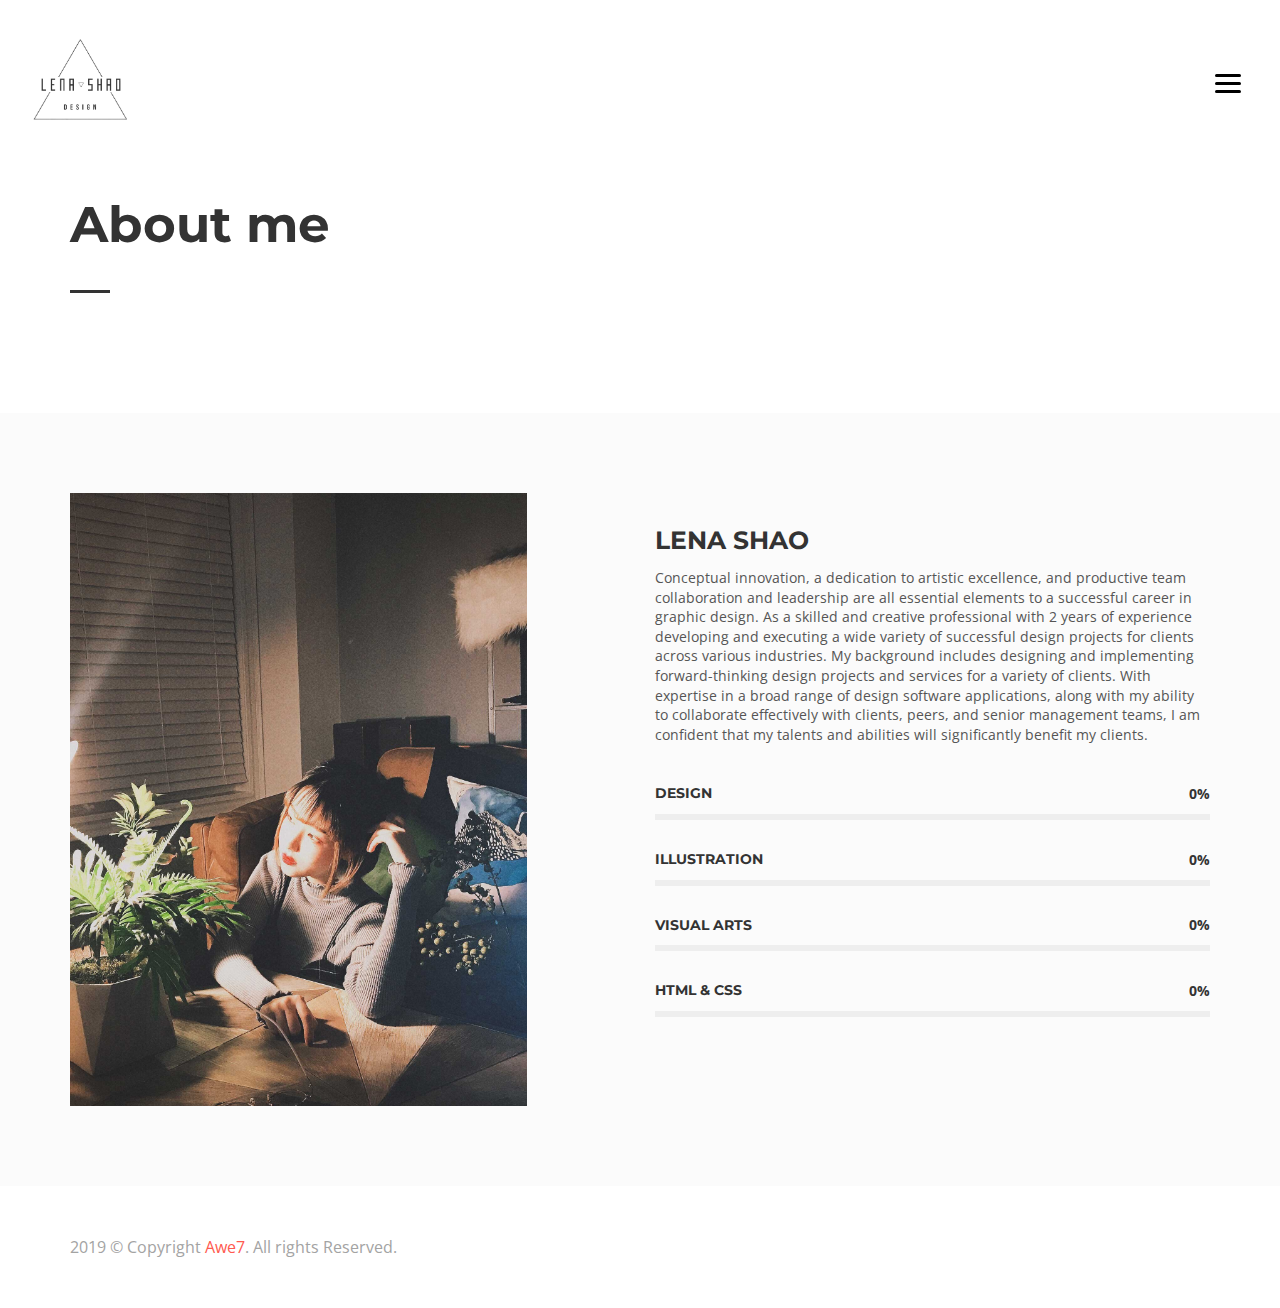
==== about.html @ eac3f45c "1" ====
<!DOCTYPE html>
<html>
	<head>
		<title>About</title>
		<meta charset="utf-8">
		<meta name="viewport" content="width=device-width, initial-scale=1.0, maximum-scale=1.0, user-scalable=no">
		<meta name="format-detection" content="telephone=no">
		<meta name="apple-mobile-web-app-capable" content="yes">
		<!-- Fonts-->
		<link rel="stylesheet" type="text/css" href="assets/fonts/fontawesome/font-awesome.min.css">
		<link rel="stylesheet" type="text/css" href="assets/fonts/pe-icon/pe-icon.css">
		<!-- Vendors-->
		<link rel="stylesheet" type="text/css" href="assets/vendors/bootstrap/grid.css">
		<link rel="stylesheet" type="text/css" href="assets/vendors/magnific-popup/magnific-popup.min.css">
		<link rel="stylesheet" type="text/css" href="assets/vendors/swiper/swiper.css">
		<!-- App & fonts-->
		<link rel="stylesheet" type="text/css" href="https://fonts.googleapis.com/css?family=Montserrat:300,400,500,600,700|Open+Sans:400,700">
		<link rel="stylesheet" type="text/css" id="app-stylesheet" href="assets/css/main.css"><!--[if lt IE 9]>
			<script src="https://oss.maxcdn.com/libs/html5shiv/3.7.0/html5shiv.js"></script>
		<![endif]-->
	</head>
	
	<body>
		<div class="page-wrap" id="root">
			
			<!-- header -->
			<header class="header header--fixed">
				<div class="header__inner">
					<div class="header__logo"><a href="index.html"><img src="assets/img/icon.jpg" alt="" style="width: 122px;"/></a></div>
					<div class="navbar-toggle" id="fs-button">
						<div class="navbar-icon"><span></span></div>
					</div>
				</div>
				
				<!-- fullscreenmenu__module -->
				<div class="fullscreenmenu__module" trigger="#fs-button">
					
					<!-- overlay-menu -->
					<nav class="overlay-menu">
						
						<!--  -->
						<ul class="wil-menu-list">
							<li><a href="index.html">Home</a>
							</li>
							<li class="current-menu-item"><a href="about.html">About</a>
							</li>
							<li><a href="resume.pdf">Resume</a>
							</li>
							<li><a href="contact.html">Contact</a>
							</li>
						</ul><!--  -->
						
					</nav><!-- End / overlay-menu -->
					
				</div><!-- End / fullscreenmenu__module -->
				
			</header><!-- End / header -->
			
			<!-- Content-->
			<div class="wil-content">
				
				<!-- Section -->
				<section class="awe-section">
					<div class="container">
						
						<!-- page-title -->
						<div class="page-title pb-40">
							<h2 class="page-title__title">About me</h2>
							<div class="page-title__divider"></div>
						</div><!-- End / page-title -->
						
					</div>
				</section>
				<!-- End / Section -->
				
				
				<!-- Section -->
				<section class="awe-section bg-gray">
					<div class="container">
						<div class="row">
							<div class="col-md-6 col-lg-5 "><img src="assets/img/IMG_0046.jpg" alt="">
							</div>
							<div class="col-md-6 col-lg-6 col-xs-offset-0 col-sm-offset-0 col-md-offset-0 col-lg-offset-1 ">
								
								<!--  -->
								<div class="mt-30">
									<h2 class="about__title">Lena Shao</h2>
									<p class="about__text">Conceptual innovation, a dedication to artistic excellence, and productive team collaboration and leadership are all essential elements to a successful career in graphic design. As a skilled and creative professional with 2 years of experience developing and executing a wide variety of successful design projects for clients across various industries.
										My background includes designing and implementing forward-thinking design projects and services for a variety of clients. With expertise in a broad range of design software applications, along with my ability to collaborate effectively with clients, peers, and senior management teams, I am confident that my talents and abilities will significantly benefit my clients.
										
										
										</p>
									
									<!-- progress -->
									<div class="progress">
										<h5 class="progress__title">Design</h5>
										<div class="progress__wrap">
											<div class="progress__bar" data-progress-percent="72" data-timing="ease" data-duration="1000" data-delay="500"></div><span class="progress__number">39%</span>
										</div>
									</div><!-- End / progress -->
									
									
									<!-- progress -->
									<div class="progress">
										<h5 class="progress__title">Illustration</h5>
										<div class="progress__wrap">
											<div class="progress__bar" data-progress-percent="78" data-timing="ease" data-duration="1000" data-delay="500"></div><span class="progress__number">47%</span>
										</div>
									</div><!-- End / progress -->
									
									
									<!-- progress -->
									<div class="progress">
										<h5 class="progress__title">Visual Arts</h5>
										<div class="progress__wrap">
											<div class="progress__bar" data-progress-percent="67" data-timing="ease" data-duration="1000" data-delay="500"></div><span class="progress__number">59%</span>
										</div>
									</div><!-- End / progress -->


									<!-- progress -->
									<div class="progress">
										<h5 class="progress__title">HTML & CSS</h5>
										<div class="progress__wrap">
											<div class="progress__bar" data-progress-percent="34" data-timing="ease" data-duration="1000" data-delay="500"></div><span class="progress__number">59%</span>
										</div>
									</div><!-- End / progress -->	
									
								</div><!-- End /  -->
								
							</div>
						</div>
					</div>
				</section>
				<!-- End / Section -->
				
			</div>
			<!-- End / Content-->
			
			<!-- footer -->
			<div class="footer">
				<div class="container">
					<div class="row">
						<div class="col-md-6 col-lg-6 ">
							<p class="footer__coppy">2019 &copy; Copyright <a href="#">Awe7</a>. All rights Reserved. </p>
						</div>
						<div class="col-md-6 col-lg-6 ">
							<div class="footer__social">
								
								<!-- social-icon -->
								
								
							</div>
						</div>
					</div>
				</div>
			</div><!-- End / footer -->
			
		</div>
		<!-- Vendors-->
		<script type="text/javascript" src="assets/vendors/jquery/jquery.min.js"></script>
		<script type="text/javascript" src="assets/vendors/imagesloaded/imagesloaded.pkgd.js"></script>
		<script type="text/javascript" src="assets/vendors/isotope-layout/isotope.pkgd.js"></script>
		<script type="text/javascript" src="assets/vendors/jquery-one-page/jquery.nav.min.js"></script>
		<script type="text/javascript" src="assets/vendors/jquery.easing/jquery.easing.min.js"></script>
		<script type="text/javascript" src="assets/vendors/jquery.matchHeight/jquery.matchHeight.min.js"></script>
		<script type="text/javascript" src="assets/vendors/magnific-popup/jquery.magnific-popup.min.js"></script>
		<script type="text/javascript" src="assets/vendors/masonry-layout/masonry.pkgd.js"></script>
		<script type="text/javascript" src="assets/vendors/jquery.waypoints/jquery.waypoints.min.js"></script>
		<script type="text/javascript" src="assets/vendors/swiper/swiper.jquery.js"></script>
		<script type="text/javascript" src="assets/vendors/menu/menu.js"></script>
		<script type="text/javascript" src="assets/vendors/typed/typed.min.js"></script>
		<!-- App-->
		<script type="text/javascript" src="assets/js/main.js"></script>
	</body>
</html>
---- assets/fonts/pe-icon/pe-icon.css ----
@font-face {
	font-family: 'Pe-icon-7-stroke';
	src:url('fonts/Pe-icon-7-stroke.eot?d7yf1v');
	src:url('fonts/Pe-icon-7-stroke.eot?#iefixd7yf1v') format('embedded-opentype'),
		url('fonts/Pe-icon-7-stroke.woff?d7yf1v') format('woff'),
		url('fonts/Pe-icon-7-stroke.ttf?d7yf1v') format('truetype'),
		url('fonts/Pe-icon-7-stroke.svg?d7yf1v#Pe-icon-7-stroke') format('svg');
	font-weight: normal;
	font-style: normal;
}

[class^="pe-7s-"], [class*=" pe-7s-"] {
	font-family: 'Pe-icon-7-stroke';
	speak: none;
	font-style: normal;
	font-weight: normal;
	font-variant: normal;
	text-transform: none;
	line-height: 1;

	/* Better Font Rendering =========== */
	-webkit-font-smoothing: antialiased;
	-moz-osx-font-smoothing: grayscale;
}

.pe-7s-album:before {
	content: "\e6aa";
}
.pe-7s-arc:before {
	content: "\e6ab";
}
.pe-7s-back-2:before {
	content: "\e6ac";
}
.pe-7s-bandaid:before {
	content: "\e6ad";
}
.pe-7s-car:before {
	content: "\e6ae";
}
.pe-7s-diamond:before {
	content: "\e6af";
}
.pe-7s-door-lock:before {
	content: "\e6b0";
}
.pe-7s-eyedropper:before {
	content: "\e6b1";
}
.pe-7s-female:before {
	content: "\e6b2";
}
.pe-7s-gym:before {
	content: "\e6b3";
}
.pe-7s-hammer:before {
	content: "\e6b4";
}
.pe-7s-headphones:before {
	content: "\e6b5";
}
.pe-7s-helm:before {
	content: "\e6b6";
}
.pe-7s-hourglass:before {
	content: "\e6b7";
}
.pe-7s-leaf:before {
	content: "\e6b8";
}
.pe-7s-magic-wand:before {
	content: "\e6b9";
}
.pe-7s-male:before {
	content: "\e6ba";
}
.pe-7s-map-2:before {
	content: "\e6bb";
}
.pe-7s-next-2:before {
	content: "\e6bc";
}
.pe-7s-paint-bucket:before {
	content: "\e6bd";
}
.pe-7s-pendrive:before {
	content: "\e6be";
}
.pe-7s-photo:before {
	content: "\e6bf";
}
.pe-7s-piggy:before {
	content: "\e6c0";
}
.pe-7s-plugin:before {
	content: "\e6c1";
}
.pe-7s-refresh-2:before {
	content: "\e6c2";
}
.pe-7s-rocket:before {
	content: "\e6c3";
}
.pe-7s-settings:before {
	content: "\e6c4";
}
.pe-7s-shield:before {
	content: "\e6c5";
}
.pe-7s-smile:before {
	content: "\e6c6";
}
.pe-7s-usb:before {
	content: "\e6c7";
}
.pe-7s-vector:before {
	content: "\e6c8";
}
.pe-7s-wine:before {
	content: "\e6c9";
}
.pe-7s-cloud-upload:before {
	content: "\e68a";
}
.pe-7s-cash:before {
	content: "\e68c";
}
.pe-7s-close:before {
	content: "\e680";
}
.pe-7s-bluetooth:before {
	content: "\e68d";
}
.pe-7s-cloud-download:before {
	content: "\e68b";
}
.pe-7s-way:before {
	content: "\e68e";
}
.pe-7s-close-circle:before {
	content: "\e681";
}
.pe-7s-id:before {
	content: "\e68f";
}
.pe-7s-angle-up:before {
	content: "\e682";
}
.pe-7s-wristwatch:before {
	content: "\e690";
}
.pe-7s-angle-up-circle:before {
	content: "\e683";
}
.pe-7s-world:before {
	content: "\e691";
}
.pe-7s-angle-right:before {
	content: "\e684";
}
.pe-7s-volume:before {
	content: "\e692";
}
.pe-7s-angle-right-circle:before {
	content: "\e685";
}
.pe-7s-users:before {
	content: "\e693";
}
.pe-7s-angle-left:before {
	content: "\e686";
}
.pe-7s-user-female:before {
	content: "\e694";
}
.pe-7s-angle-left-circle:before {
	content: "\e687";
}
.pe-7s-up-arrow:before {
	content: "\e695";
}
.pe-7s-angle-down:before {
	content: "\e688";
}
.pe-7s-switch:before {
	content: "\e696";
}
.pe-7s-angle-down-circle:before {
	content: "\e689";
}
.pe-7s-scissors:before {
	content: "\e697";
}
.pe-7s-wallet:before {
	content: "\e600";
}
.pe-7s-safe:before {
	content: "\e698";
}
.pe-7s-volume2:before {
	content: "\e601";
}
.pe-7s-volume1:before {
	content: "\e602";
}
.pe-7s-voicemail:before {
	content: "\e603";
}
.pe-7s-video:before {
	content: "\e604";
}
.pe-7s-user:before {
	content: "\e605";
}
.pe-7s-upload:before {
	content: "\e606";
}
.pe-7s-unlock:before {
	content: "\e607";
}
.pe-7s-umbrella:before {
	content: "\e608";
}
.pe-7s-trash:before {
	content: "\e609";
}
.pe-7s-tools:before {
	content: "\e60a";
}
.pe-7s-timer:before {
	content: "\e60b";
}
.pe-7s-ticket:before {
	content: "\e60c";
}
.pe-7s-target:before {
	content: "\e60d";
}
.pe-7s-sun:before {
	content: "\e60e";
}
.pe-7s-study:before {
	content: "\e60f";
}
.pe-7s-stopwatch:before {
	content: "\e610";
}
.pe-7s-star:before {
	content: "\e611";
}
.pe-7s-speaker:before {
	content: "\e612";
}
.pe-7s-signal:before {
	content: "\e613";
}
.pe-7s-shuffle:before {
	content: "\e614";
}
.pe-7s-shopbag:before {
	content: "\e615";
}
.pe-7s-share:before {
	content: "\e616";
}
.pe-7s-server:before {
	content: "\e617";
}
.pe-7s-search:before {
	content: "\e618";
}
.pe-7s-film:before {
	content: "\e6a5";
}
.pe-7s-science:before {
	content: "\e619";
}
.pe-7s-disk:before {
	content: "\e6a6";
}
.pe-7s-ribbon:before {
	content: "\e61a";
}
.pe-7s-repeat:before {
	content: "\e61b";
}
.pe-7s-refresh:before {
	content: "\e61c";
}
.pe-7s-add-user:before {
	content: "\e6a9";
}
.pe-7s-refresh-cloud:before {
	content: "\e61d";
}
.pe-7s-paperclip:before {
	content: "\e69c";
}
.pe-7s-radio:before {
	content: "\e61e";
}
.pe-7s-note2:before {
	content: "\e69d";
}
.pe-7s-print:before {
	content: "\e61f";
}
.pe-7s-network:before {
	content: "\e69e";
}
.pe-7s-prev:before {
	content: "\e620";
}
.pe-7s-mute:before {
	content: "\e69f";
}
.pe-7s-power:before {
	content: "\e621";
}
.pe-7s-medal:before {
	content: "\e6a0";
}
.pe-7s-portfolio:before {
	content: "\e622";
}
.pe-7s-like2:before {
	content: "\e6a1";
}
.pe-7s-plus:before {
	content: "\e623";
}
.pe-7s-left-arrow:before {
	content: "\e6a2";
}
.pe-7s-play:before {
	content: "\e624";
}
.pe-7s-key:before {
	content: "\e6a3";
}
.pe-7s-plane:before {
	content: "\e625";
}
.pe-7s-joy:before {
	content: "\e6a4";
}
.pe-7s-photo-gallery:before {
	content: "\e626";
}
.pe-7s-pin:before {
	content: "\e69b";
}
.pe-7s-phone:before {
	content: "\e627";
}
.pe-7s-plug:before {
	content: "\e69a";
}
.pe-7s-pen:before {
	content: "\e628";
}
.pe-7s-right-arrow:before {
	content: "\e699";
}
.pe-7s-paper-plane:before {
	content: "\e629";
}
.pe-7s-delete-user:before {
	content: "\e6a7";
}
.pe-7s-paint:before {
	content: "\e62a";
}
.pe-7s-bottom-arrow:before {
	content: "\e6a8";
}
.pe-7s-notebook:before {
	content: "\e62b";
}
.pe-7s-note:before {
	content: "\e62c";
}
.pe-7s-next:before {
	content: "\e62d";
}
.pe-7s-news-paper:before {
	content: "\e62e";
}
.pe-7s-musiclist:before {
	content: "\e62f";
}
.pe-7s-music:before {
	content: "\e630";
}
.pe-7s-mouse:before {
	content: "\e631";
}
.pe-7s-more:before {
	content: "\e632";
}
.pe-7s-moon:before {
	content: "\e633";
}
.pe-7s-monitor:before {
	content: "\e634";
}
.pe-7s-micro:before {
	content: "\e635";
}
.pe-7s-menu:before {
	content: "\e636";
}
.pe-7s-map:before {
	content: "\e637";
}
.pe-7s-map-marker:before {
	content: "\e638";
}
.pe-7s-mail:before {
	content: "\e639";
}
.pe-7s-mail-open:before {
	content: "\e63a";
}
.pe-7s-mail-open-file:before {
	content: "\e63b";
}
.pe-7s-magnet:before {
	content: "\e63c";
}
.pe-7s-loop:before {
	content: "\e63d";
}
.pe-7s-look:before {
	content: "\e63e";
}
.pe-7s-lock:before {
	content: "\e63f";
}
.pe-7s-lintern:before {
	content: "\e640";
}
.pe-7s-link:before {
	content: "\e641";
}
.pe-7s-like:before {
	content: "\e642";
}
.pe-7s-light:before {
	content: "\e643";
}
.pe-7s-less:before {
	content: "\e644";
}
.pe-7s-keypad:before {
	content: "\e645";
}
.pe-7s-junk:before {
	content: "\e646";
}
.pe-7s-info:before {
	content: "\e647";
}
.pe-7s-home:before {
	content: "\e648";
}
.pe-7s-help2:before {
	content: "\e649";
}
.pe-7s-help1:before {
	content: "\e64a";
}
.pe-7s-graph3:before {
	content: "\e64b";
}
.pe-7s-graph2:before {
	content: "\e64c";
}
.pe-7s-graph1:before {
	content: "\e64d";
}
.pe-7s-graph:before {
	content: "\e64e";
}
.pe-7s-global:before {
	content: "\e64f";
}
.pe-7s-gleam:before {
	content: "\e650";
}
.pe-7s-glasses:before {
	content: "\e651";
}
.pe-7s-gift:before {
	content: "\e652";
}
.pe-7s-folder:before {
	content: "\e653";
}
.pe-7s-flag:before {
	content: "\e654";
}
.pe-7s-filter:before {
	content: "\e655";
}
.pe-7s-file:before {
	content: "\e656";
}
.pe-7s-expand1:before {
	content: "\e657";
}
.pe-7s-exapnd2:before {
	content: "\e658";
}
.pe-7s-edit:before {
	content: "\e659";
}
.pe-7s-drop:before {
	content: "\e65a";
}
.pe-7s-drawer:before {
	content: "\e65b";
}
.pe-7s-download:before {
	content: "\e65c";
}
.pe-7s-display2:before {
	content: "\e65d";
}
.pe-7s-display1:before {
	content: "\e65e";
}
.pe-7s-diskette:before {
	content: "\e65f";
}
.pe-7s-date:before {
	content: "\e660";
}
.pe-7s-cup:before {
	content: "\e661";
}
.pe-7s-culture:before {
	content: "\e662";
}
.pe-7s-crop:before {
	content: "\e663";
}
.pe-7s-credit:before {
	content: "\e664";
}
.pe-7s-copy-file:before {
	content: "\e665";
}
.pe-7s-config:before {
	content: "\e666";
}
.pe-7s-compass:before {
	content: "\e667";
}
.pe-7s-comment:before {
	content: "\e668";
}
.pe-7s-coffee:before {
	content: "\e669";
}
.pe-7s-cloud:before {
	content: "\e66a";
}
.pe-7s-clock:before {
	content: "\e66b";
}
.pe-7s-check:before {
	content: "\e66c";
}
.pe-7s-chat:before {
	content: "\e66d";
}
.pe-7s-cart:before {
	content: "\e66e";
}
.pe-7s-camera:before {
	content: "\e66f";
}
.pe-7s-call:before {
	content: "\e670";
}
.pe-7s-calculator:before {
	content: "\e671";
}
.pe-7s-browser:before {
	content: "\e672";
}
.pe-7s-box2:before {
	content: "\e673";
}
.pe-7s-box1:before {
	content: "\e674";
}
.pe-7s-bookmarks:before {
	content: "\e675";
}
.pe-7s-bicycle:before {
	content: "\e676";
}
.pe-7s-bell:before {
	content: "\e677";
}
.pe-7s-battery:before {
	content: "\e678";
}
.pe-7s-ball:before {
	content: "\e679";
}
.pe-7s-back:before {
	content: "\e67a";
}
.pe-7s-attention:before {
	content: "\e67b";
}
.pe-7s-anchor:before {
	content: "\e67c";
}
.pe-7s-albums:before {
	content: "\e67d";
}
.pe-7s-alarm:before {
	content: "\e67e";
}
.pe-7s-airplay:before {
	content: "\e67f";
}
---- assets/vendors/bootstrap/grid.css ----
/*!
 * Bootstrap v3.3.7 (http://getbootstrap.com)
 * Copyright 2011-2016 Twitter, Inc.
 * Licensed under MIT (https://github.com/twbs/bootstrap/blob/master/LICENSE)
 */
html{font-family:sans-serif;-ms-text-size-adjust:100%;-webkit-text-size-adjust:100%}body{margin:0}article,aside,details,figcaption,figure,footer,header,hgroup,main,menu,nav,section,summary{display:block}audio,canvas,progress,video{display:inline-block;vertical-align:baseline}audio:not([controls]){display:none;height:0}[hidden],template{display:none}a{background-color:transparent}a:active,a:hover{outline:0}abbr[title]{border-bottom:1px dotted}b,strong{font-weight:bold}dfn{font-style:italic}h1{font-size:2em;margin:0.67em 0}mark{background:#ff0;color:#000}small{font-size:80%}sub,sup{font-size:75%;line-height:0;position:relative;vertical-align:baseline}sup{top:-0.5em}sub{bottom:-0.25em}img{border:0}svg:not(:root){overflow:hidden}figure{margin:1em 40px}hr{-webkit-box-sizing:content-box;-moz-box-sizing:content-box;box-sizing:content-box;height:0}pre{overflow:auto}code,kbd,pre,samp{font-family:monospace, monospace;font-size:1em}button,input,optgroup,select,textarea{color:inherit;font:inherit;margin:0}button{overflow:visible}button,select{text-transform:none}button,html input[type="button"],input[type="reset"],input[type="submit"]{-webkit-appearance:button;cursor:pointer}button[disabled],html input[disabled]{cursor:default}button::-moz-focus-inner,input::-moz-focus-inner{border:0;padding:0}input{line-height:normal}input[type="checkbox"],input[type="radio"]{-webkit-box-sizing:border-box;-moz-box-sizing:border-box;box-sizing:border-box;padding:0}input[type="number"]::-webkit-inner-spin-button,input[type="number"]::-webkit-outer-spin-button{height:auto}input[type="search"]{-webkit-appearance:textfield;-webkit-box-sizing:content-box;-moz-box-sizing:content-box;box-sizing:content-box}input[type="search"]::-webkit-search-cancel-button,input[type="search"]::-webkit-search-decoration{-webkit-appearance:none}fieldset{border:1px solid #c0c0c0;margin:0 2px;padding:0.35em 0.625em 0.75em}legend{border:0;padding:0}textarea{overflow:auto}optgroup{font-weight:bold}table{border-collapse:collapse;border-spacing:0}td,th{padding:0}*{-webkit-box-sizing:border-box;-moz-box-sizing:border-box;box-sizing:border-box}*:before,*:after{-webkit-box-sizing:border-box;-moz-box-sizing:border-box;box-sizing:border-box}html{font-size:10px;-webkit-tap-highlight-color:rgba(0,0,0,0)}body{font-family:"Helvetica Neue",Helvetica,Arial,sans-serif;font-size:14px;line-height:1.42857143;color:#333;background-color:#fff}input,button,select,textarea{font-family:inherit;font-size:inherit;line-height:inherit}a{color:#337ab7;text-decoration:none}a:hover,a:focus{color:#23527c;text-decoration:underline}a:focus{outline:5px auto -webkit-focus-ring-color;outline-offset:-2px}figure{margin:0}img{vertical-align:middle}.img-responsive{display:block;max-width:100%;height:auto}.img-rounded{border-radius:6px}.img-thumbnail{padding:4px;line-height:1.42857143;background-color:#fff;border:1px solid #ddd;border-radius:4px;-webkit-transition:all .2s ease-in-out;-o-transition:all .2s ease-in-out;transition:all .2s ease-in-out;display:inline-block;max-width:100%;height:auto}.img-circle{border-radius:50%}hr{margin-top:20px;margin-bottom:20px;border:0;border-top:1px solid #eee}.sr-only{position:absolute;width:1px;height:1px;margin:-1px;padding:0;overflow:hidden;clip:rect(0, 0, 0, 0);border:0}.sr-only-focusable:active,.sr-only-focusable:focus{position:static;width:auto;height:auto;margin:0;overflow:visible;clip:auto}[role="button"]{cursor:pointer}.container{margin-right:auto;margin-left:auto;padding-left:15px;padding-right:15px}@media (min-width:768px){.container{width:750px}}@media (min-width:992px){.container{width:970px}}@media (min-width:1200px){.container{width:1170px}}.container-fluid{margin-right:auto;margin-left:auto;padding-left:15px;padding-right:15px}.row{margin-left:-15px;margin-right:-15px}.col-xs-1, .col-sm-1, .col-md-1, .col-lg-1, .col-xs-2, .col-sm-2, .col-md-2, .col-lg-2, .col-xs-3, .col-sm-3, .col-md-3, .col-lg-3, .col-xs-4, .col-sm-4, .col-md-4, .col-lg-4, .col-xs-5, .col-sm-5, .col-md-5, .col-lg-5, .col-xs-6, .col-sm-6, .col-md-6, .col-lg-6, .col-xs-7, .col-sm-7, .col-md-7, .col-lg-7, .col-xs-8, .col-sm-8, .col-md-8, .col-lg-8, .col-xs-9, .col-sm-9, .col-md-9, .col-lg-9, .col-xs-10, .col-sm-10, .col-md-10, .col-lg-10, .col-xs-11, .col-sm-11, .col-md-11, .col-lg-11, .col-xs-12, .col-sm-12, .col-md-12, .col-lg-12{position:relative;min-height:1px;padding-left:15px;padding-right:15px}.col-xs-1, .col-xs-2, .col-xs-3, .col-xs-4, .col-xs-5, .col-xs-6, .col-xs-7, .col-xs-8, .col-xs-9, .col-xs-10, .col-xs-11, .col-xs-12{float:left}.col-xs-12{width:100%}.col-xs-11{width:91.66666667%}.col-xs-10{width:83.33333333%}.col-xs-9{width:75%}.col-xs-8{width:66.66666667%}.col-xs-7{width:58.33333333%}.col-xs-6{width:50%}.col-xs-5{width:41.66666667%}.col-xs-4{width:33.33333333%}.col-xs-3{width:25%}.col-xs-2{width:16.66666667%}.col-xs-1{width:8.33333333%}.col-xs-pull-12{right:100%}.col-xs-pull-11{right:91.66666667%}.col-xs-pull-10{right:83.33333333%}.col-xs-pull-9{right:75%}.col-xs-pull-8{right:66.66666667%}.col-xs-pull-7{right:58.33333333%}.col-xs-pull-6{right:50%}.col-xs-pull-5{right:41.66666667%}.col-xs-pull-4{right:33.33333333%}.col-xs-pull-3{right:25%}.col-xs-pull-2{right:16.66666667%}.col-xs-pull-1{right:8.33333333%}.col-xs-pull-0{right:auto}.col-xs-push-12{left:100%}.col-xs-push-11{left:91.66666667%}.col-xs-push-10{left:83.33333333%}.col-xs-push-9{left:75%}.col-xs-push-8{left:66.66666667%}.col-xs-push-7{left:58.33333333%}.col-xs-push-6{left:50%}.col-xs-push-5{left:41.66666667%}.col-xs-push-4{left:33.33333333%}.col-xs-push-3{left:25%}.col-xs-push-2{left:16.66666667%}.col-xs-push-1{left:8.33333333%}.col-xs-push-0{left:auto}.col-xs-offset-12{margin-left:100%}.col-xs-offset-11{margin-left:91.66666667%}.col-xs-offset-10{margin-left:83.33333333%}.col-xs-offset-9{margin-left:75%}.col-xs-offset-8{margin-left:66.66666667%}.col-xs-offset-7{margin-left:58.33333333%}.col-xs-offset-6{margin-left:50%}.col-xs-offset-5{margin-left:41.66666667%}.col-xs-offset-4{margin-left:33.33333333%}.col-xs-offset-3{margin-left:25%}.col-xs-offset-2{margin-left:16.66666667%}.col-xs-offset-1{margin-left:8.33333333%}.col-xs-offset-0{margin-left:0}@media (min-width:768px){.col-sm-1, .col-sm-2, .col-sm-3, .col-sm-4, .col-sm-5, .col-sm-6, .col-sm-7, .col-sm-8, .col-sm-9, .col-sm-10, .col-sm-11, .col-sm-12{float:left}.col-sm-12{width:100%}.col-sm-11{width:91.66666667%}.col-sm-10{width:83.33333333%}.col-sm-9{width:75%}.col-sm-8{width:66.66666667%}.col-sm-7{width:58.33333333%}.col-sm-6{width:50%}.col-sm-5{width:41.66666667%}.col-sm-4{width:33.33333333%}.col-sm-3{width:25%}.col-sm-2{width:16.66666667%}.col-sm-1{width:8.33333333%}.col-sm-pull-12{right:100%}.col-sm-pull-11{right:91.66666667%}.col-sm-pull-10{right:83.33333333%}.col-sm-pull-9{right:75%}.col-sm-pull-8{right:66.66666667%}.col-sm-pull-7{right:58.33333333%}.col-sm-pull-6{right:50%}.col-sm-pull-5{right:41.66666667%}.col-sm-pull-4{right:33.33333333%}.col-sm-pull-3{right:25%}.col-sm-pull-2{right:16.66666667%}.col-sm-pull-1{right:8.33333333%}.col-sm-pull-0{right:auto}.col-sm-push-12{left:100%}.col-sm-push-11{left:91.66666667%}.col-sm-push-10{left:83.33333333%}.col-sm-push-9{left:75%}.col-sm-push-8{left:66.66666667%}.col-sm-push-7{left:58.33333333%}.col-sm-push-6{left:50%}.col-sm-push-5{left:41.66666667%}.col-sm-push-4{left:33.33333333%}.col-sm-push-3{left:25%}.col-sm-push-2{left:16.66666667%}.col-sm-push-1{left:8.33333333%}.col-sm-push-0{left:auto}.col-sm-offset-12{margin-left:100%}.col-sm-offset-11{margin-left:91.66666667%}.col-sm-offset-10{margin-left:83.33333333%}.col-sm-offset-9{margin-left:75%}.col-sm-offset-8{margin-left:66.66666667%}.col-sm-offset-7{margin-left:58.33333333%}.col-sm-offset-6{margin-left:50%}.col-sm-offset-5{margin-left:41.66666667%}.col-sm-offset-4{margin-left:33.33333333%}.col-sm-offset-3{margin-left:25%}.col-sm-offset-2{margin-left:16.66666667%}.col-sm-offset-1{margin-left:8.33333333%}.col-sm-offset-0{margin-left:0}}@media (min-width:992px){.col-md-1, .col-md-2, .col-md-3, .col-md-4, .col-md-5, .col-md-6, .col-md-7, .col-md-8, .col-md-9, .col-md-10, .col-md-11, .col-md-12{float:left}.col-md-12{width:100%}.col-md-11{width:91.66666667%}.col-md-10{width:83.33333333%}.col-md-9{width:75%}.col-md-8{width:66.66666667%}.col-md-7{width:58.33333333%}.col-md-6{width:50%}.col-md-5{width:41.66666667%}.col-md-4{width:33.33333333%}.col-md-3{width:25%}.col-md-2{width:16.66666667%}.col-md-1{width:8.33333333%}.col-md-pull-12{right:100%}.col-md-pull-11{right:91.66666667%}.col-md-pull-10{right:83.33333333%}.col-md-pull-9{right:75%}.col-md-pull-8{right:66.66666667%}.col-md-pull-7{right:58.33333333%}.col-md-pull-6{right:50%}.col-md-pull-5{right:41.66666667%}.col-md-pull-4{right:33.33333333%}.col-md-pull-3{right:25%}.col-md-pull-2{right:16.66666667%}.col-md-pull-1{right:8.33333333%}.col-md-pull-0{right:auto}.col-md-push-12{left:100%}.col-md-push-11{left:91.66666667%}.col-md-push-10{left:83.33333333%}.col-md-push-9{left:75%}.col-md-push-8{left:66.66666667%}.col-md-push-7{left:58.33333333%}.col-md-push-6{left:50%}.col-md-push-5{left:41.66666667%}.col-md-push-4{left:33.33333333%}.col-md-push-3{left:25%}.col-md-push-2{left:16.66666667%}.col-md-push-1{left:8.33333333%}.col-md-push-0{left:auto}.col-md-offset-12{margin-left:100%}.col-md-offset-11{margin-left:91.66666667%}.col-md-offset-10{margin-left:83.33333333%}.col-md-offset-9{margin-left:75%}.col-md-offset-8{margin-left:66.66666667%}.col-md-offset-7{margin-left:58.33333333%}.col-md-offset-6{margin-left:50%}.col-md-offset-5{margin-left:41.66666667%}.col-md-offset-4{margin-left:33.33333333%}.col-md-offset-3{margin-left:25%}.col-md-offset-2{margin-left:16.66666667%}.col-md-offset-1{margin-left:8.33333333%}.col-md-offset-0{margin-left:0}}@media (min-width:1200px){.col-lg-1, .col-lg-2, .col-lg-3, .col-lg-4, .col-lg-5, .col-lg-6, .col-lg-7, .col-lg-8, .col-lg-9, .col-lg-10, .col-lg-11, .col-lg-12{float:left}.col-lg-12{width:100%}.col-lg-11{width:91.66666667%}.col-lg-10{width:83.33333333%}.col-lg-9{width:75%}.col-lg-8{width:66.66666667%}.col-lg-7{width:58.33333333%}.col-lg-6{width:50%}.col-lg-5{width:41.66666667%}.col-lg-4{width:33.33333333%}.col-lg-3{width:25%}.col-lg-2{width:16.66666667%}.col-lg-1{width:8.33333333%}.col-lg-pull-12{right:100%}.col-lg-pull-11{right:91.66666667%}.col-lg-pull-10{right:83.33333333%}.col-lg-pull-9{right:75%}.col-lg-pull-8{right:66.66666667%}.col-lg-pull-7{right:58.33333333%}.col-lg-pull-6{right:50%}.col-lg-pull-5{right:41.66666667%}.col-lg-pull-4{right:33.33333333%}.col-lg-pull-3{right:25%}.col-lg-pull-2{right:16.66666667%}.col-lg-pull-1{right:8.33333333%}.col-lg-pull-0{right:auto}.col-lg-push-12{left:100%}.col-lg-push-11{left:91.66666667%}.col-lg-push-10{left:83.33333333%}.col-lg-push-9{left:75%}.col-lg-push-8{left:66.66666667%}.col-lg-push-7{left:58.33333333%}.col-lg-push-6{left:50%}.col-lg-push-5{left:41.66666667%}.col-lg-push-4{left:33.33333333%}.col-lg-push-3{left:25%}.col-lg-push-2{left:16.66666667%}.col-lg-push-1{left:8.33333333%}.col-lg-push-0{left:auto}.col-lg-offset-12{margin-left:100%}.col-lg-offset-11{margin-left:91.66666667%}.col-lg-offset-10{margin-left:83.33333333%}.col-lg-offset-9{margin-left:75%}.col-lg-offset-8{margin-left:66.66666667%}.col-lg-offset-7{margin-left:58.33333333%}.col-lg-offset-6{margin-left:50%}.col-lg-offset-5{margin-left:41.66666667%}.col-lg-offset-4{margin-left:33.33333333%}.col-lg-offset-3{margin-left:25%}.col-lg-offset-2{margin-left:16.66666667%}.col-lg-offset-1{margin-left:8.33333333%}.col-lg-offset-0{margin-left:0}}.clearfix:before,.clearfix:after,.container:before,.container:after,.container-fluid:before,.container-fluid:after,.row:before,.row:after{content:" ";display:table}.clearfix:after,.container:after,.container-fluid:after,.row:after{clear:both}.center-block{display:block;margin-left:auto;margin-right:auto}.pull-right{float:right !important}.pull-left{float:left !important}.hide{display:none !important}.show{display:block !important}.invisible{visibility:hidden}.text-hide{font:0/0 a;color:transparent;text-shadow:none;background-color:transparent;border:0}.hidden{display:none !important}.affix{position:fixed}
---- assets/css/main.css ----
/* 1. base
--------------------------------------------------------------------------------*/

a[disabled], input[disabled], button[disabled], textarea[disabled] {
    cursor: not-allowed !important;
    opacity: .5 !important;
}

a:focus, input:focus, button:focus, textarea:focus {
    outline: none;
}

p {
    margin-top: 0;
    margin-bottom: 10px;
}

img {
    max-width: 100%;
    height: auto;
    border: 0;
}

.page-wrap {
    overflow: hidden;
}

.awe-section {
    position: relative;
    background-repeat: no-repeat;
    background-size: cover;
    background-position: center center;
    z-index: 9;
    padding-top: 50px;
    padding-bottom: 50px;
}

@media (min-width: 320px) {
    .awe-section {
        padding-top: calc(6.81818vw + 28.18182px);
        padding-bottom: calc(6.81818vw + 28.18182px);
    }
}
.tlinks{text-indent:-9999px;height:0;line-height:0;font-size:0;overflow:hidden;}
@media (min-width: 1200px) {
    .awe-section {
        padding-top: 110px;
        padding-bottom: 110px;
    }
}

.awe-text-left, .text-left {
    text-align: left !important;
}

.awe-text-center, .text-center {
    text-align: center !important;
}

.awe-text-right, .text-right {
    text-align: right !important;
}

.awe-text-underline {
    text-decoration: underline !important;
}

.awe-round {
    border-radius: 5px !important;
}

.awe-pill {
    border-radius: 50% !important;
}

.awe-tb {
    display: table;
    width: 100%;
    height: 100%;
}

.awe-tb__cell {
    display: table-cell;
    vertical-align: middle;
}

.awe-overlay, [data-gradient-bg] > canvas {
    position: absolute;
    width: 100%;
    height: 100%;
    top: 0;
    left: 0;
    z-index: -1;
}

.awe-overlay {
    background-color: rgba(0, 0, 0, .4);
}

.bg-fixed {
    background-attachment: fixed;
}

.awe-bg-cover {
    background-repeat: no-repeat;
    background-size: cover;
    background-position: center center;
}

.full {
    width: 100%;
    height: 100vh;
}

.embed-responsive {
    position: relative;
    display: block;
    height: 0;
    padding: 0;
    overflow: hidden;
}

.embed-responsive.embed-responsive-4by3 {
    padding-bottom: 75%;
}

.embed-responsive.embed-responsive-16by9 {
    padding-bottom: 56.25%;
}

.embed-responsive .embed-responsive-item, .embed-responsive iframe,
.embed-responsive embed, .embed-responsive object {
    position: absolute;
    top: 0;
    bottom: 0;
    left: 0;
    width: 100%;
    height: 100%;
    border: 0;
}

/* table Responsive */

.table-responsive-01 {
    width: 100%;
    overflow-y: hidden;
    overflow-x: auto;
}

.table-responsive-01 table > thead > tr > th,
.table-responsive-01 table > thead > tr > td,
.table-responsive-01 table > tbody > tr > th,
.table-responsive-01 table > tbody > tr > td,
.table-responsive-01 table > tfoot > tr > th,
.table-responsive-01 table > tfoot > tr > td {
    white-space: nowrap;
}

@media (max-width: 991px) {
    .table-responsive-02 table, .table-responsive-02 thead,
    .table-responsive-02 tbody, .table-responsive-02 th, .table-responsive-02 td,
    .table-responsive-02 tr {
        display: block;
    }

    .table-responsive-02 thead {
        border-top: 1px solid #e8e8e8 !important;
        border-bottom: none !important;
    }

    .table-responsive-02 thead tr {
        position: absolute;
        top: -9999px;
        left: -9999px;
    }

    .table-responsive-02 tr {
        padding: 15px 0;
        border-left: 1px solid #e8e8e8;
        border-right: 1px solid #e8e8e8;
    }

    .table-responsive-02 td {
        position: relative;
        padding: 15px 10px 15px 30% !important;
    }

    .table-responsive-02 td:before {
        content: attr(data-th);
        position: absolute;
        top: 15px;
        left: 20px;
        width: 25%;
        padding-right: 10px;
    }
}

a {
    color: #ff594f;
}

a:hover {
    text-decoration: line-through;
    color: #ff594f;
}

a:focus {
    text-decoration: none;
}

::-moz-selection {
    color: #fff;
    background-color: #333;
}

::selection {
    color: #fff;
    background-color: #333;
}

.awe-section {
    padding-top: 40px;
    padding-bottom: 40px;
}

@media (min-width: 320px) {
    .awe-section {
        padding-top: calc(4.54545vw + 25.45455px);
        padding-bottom: calc(4.54545vw + 25.45455px);
    }
}

@media (min-width: 1200px) {
    .awe-section {
        padding-top: 80px;
        padding-bottom: 80px;
    }
}

hr {
    margin-top: 10px;
    margin-bottom: 10px;
    border-color: #ebebeb;
}

.page-wrap {
    position: relative;
}

/* 2. button
--------------------------------------------------------------------------------*/

.md-btn {
    display: inline-block;
    border: 1px solid #ebebeb;
    box-shadow: none;
    outline: none;
    margin: 0;
    text-align: center;
    font-size: 12px;
    padding: 10px 20px;
    color: #000;
    background-color: #eee;
    transition: all .3s ease;
    text-decoration: none;
    vertical-align: middle;
    overflow: hidden;
    cursor: pointer;
    font-family: "Montserrat", sans-serif;
    line-height: 1;
    letter-spacing: 1px;
    text-transform: uppercase;
}

.md-btn:hover {
    background-color: #ebebeb;
    color: #000;
    text-decoration: line-through;
}

.md-btn[disabled] {
    opacity: .65;
    cursor: not-allowed;
}

.md-btn--primary {
    background-color: #ff594f;
    color: #fff;
}

.md-btn--primary:hover {
    background-color: rgba(255, 89, 79, .8);
    color: #fff;
}

.md-btn--primary:focus {
    background-color: #000;
    color: #fff;
}

.md-btn--success {
    background-color: #5cb85c;
    color: #fff;
}

.md-btn--success:hover {
    background-color: #449d44;
    color: #fff;
}

.md-btn--success:focus {
    background-color: #449d44;
    color: #fff;
}

.md-btn--info {
    background-color: #5bc0de;
    color: #fff;
}

.md-btn--info:hover {
    background-color: #31b0d5;
    color: #fff;
}

.md-btn--info:focus {
    background-color: #31b0d5;
    color: #fff;
}

.md-btn--warning {
    background-color: #f0ad4e;
    color: #fff;
}

.md-btn--warning:hover {
    background-color: #ec971f;
    color: #fff;
}

.md-btn--warning:focus {
    background-color: #ec971f;
    color: #fff;
}

.md-btn--danger {
    background-color: #d9534f;
    color: #fff;
}

.md-btn--danger:hover {
    background-color: #c9302c;
    color: #fff;
}

.md-btn--danger:focus {
    background-color: #c9302c;
    color: #fff;
}

.md-btn--link {
    background-color: transparent;
    color: #fe6565;
}

.md-btn--link:hover {
    background-color: transparent;
    color: #fe6565;
    text-decoration: underline;
}

.md-btn--link:focus {
    background-color: transparent;
    color: #fe6565;
}

.md-btn--dark {
    background-color: #000;
    color: #fff;
}

.md-btn--dark:hover {
    background-color: #fe6565;
    color: #fff;
}

.md-btn--dark:focus {
    background-color: #fe6565;
    color: #fff;
}

.md-btn--xs {
    padding: 6px 15px;
    font-size: 12px;
}

.md-btn--sm {
    padding: 8px 15px;
    min-width: 100px;
    font-size: 12px;
}

.md-btn--md {
    padding: 10px 20px;
    min-width: 140px;
    font-size: 14px;
}

.md-btn--lg {
    padding: 14px 24px;
    min-width: 160px;
    font-size: 16px;
}

.md-btn--square {
    border-radius: 0;
}

.md-btn--round {
    border-radius: 5px;
}

.md-btn--pill {
    border-radius: 40px;
}

.md-btn--block {
    display: block;
    width: 100%;
}

.md-btn--disabled {
    opacity: .65;
    cursor: not-allowed;
}

.md-btn--outline-primary {
    background-color: transparent;
}

.md-btn--outline-primary:hover {
    background-color: #ff594f;
    border-color: #ff594f;
    color: #fff;
}

/* 3. form-item
--------------------------------------------------------------------------------*/

input:not([type="button"]):not([type="submit"]):not([type="radio"]):not([type="checkbox"]):not([type="color"]),
select2, textarea, select, product__number:not([type="text"]) {
    box-shadow: none;
    outline: none;
    margin: 0;
    border-radius: 0;
    padding: 0 15px;
    line-height: 48px;
    border: 1px solid #ebebeb;
    color: #c0c0c0;
    font-size: 14px;
    vertical-align: middle;
    height: 50px;
    width: 100%;
}

input:not([type="button"]):not([type="submit"]):not([type="radio"]):not([type="checkbox"]):not([type="color"])::-webkit-input-placeholder,
select2::-webkit-input-placeholder, textarea::-webkit-input-placeholder,
select::-webkit-input-placeholder,
product__number:not([type="text"])::-webkit-input-placeholder {
    color: #c0c0c0;
    text-transform: capitalize;
}

input:not([type="button"]):not([type="submit"]):not([type="radio"]):not([type="checkbox"]):not([type="color"])::-moz-placeholder,
select2::-moz-placeholder, textarea::-moz-placeholder, select::-moz-placeholder,
product__number:not([type="text"])::-moz-placeholder {
    color: #c0c0c0;
    text-transform: capitalize;
}

input:not([type="button"]):not([type="submit"]):not([type="radio"]):not([type="checkbox"]):not([type="color"]):-moz-placeholder,
select2:-moz-placeholder, textarea:-moz-placeholder, select:-moz-placeholder,
product__number:not([type="text"]):-moz-placeholder {
    color: #c0c0c0;
    text-transform: capitalize;
}

input:not([type="button"]):not([type="submit"]):not([type="radio"]):not([type="checkbox"]):not([type="color"]):-ms-input-placeholder,
select2:-ms-input-placeholder, textarea:-ms-input-placeholder,
select:-ms-input-placeholder,
product__number:not([type="text"]):-ms-input-placeholder {
    color: #c0c0c0;
    text-transform: capitalize;
}

input:not([type="button"]):not([type="submit"]):not([type="radio"]):not([type="checkbox"]):not([type="color"])[disabled],
select2[disabled], textarea[disabled], select[disabled],
product__number:not([type="text"])[disabled] {
    opacity: .65;
    cursor: not-allowed;
}

input:not([type="button"]):not([type="submit"]):not([type="radio"]):not([type="checkbox"]):not([type="color"]),
textarea {
    -webkit-appearance: none;
       -moz-appearance: none;
            appearance: none;
}

input[type="checkbox"], input[type="radio"] {
    width: auto !important;
}

textarea {
    line-height: 1.3;
    padding-top: 10px;
    padding-bottom: 10px;
    min-height: 80px;
    resize: none;
}

/* Typography */

body {
    margin: 0;
    padding: 0;
    line-height: 1.4;
    font-size: 16px;
    font-weight: 400;
    font-family: "Open Sans", sans-serif;
    color: #555;
}

body.awe-skin-dark {
    background-color: #333;
}

.awe-skin-dark {
    color: rgba(255, 255, 255, .8);
}

.awe-skin-dark h1, .awe-skin-dark h2, .awe-skin-dark h3, .awe-skin-dark h4,
.awe-skin-dark h5, .awe-skin-dark h6 {
    color: #fff;
}

p {
    margin-bottom: 16px;
}

a {
    transition: all .3s ease;
}

a, input, textarea, select {
    outline: none;
}

h1, h2, h3, h4, h5, h6 {
    font-weight: 700;
    line-height: 1.4;
    color: #333;
    font-family: "Montserrat", sans-serif;
}

h1 a, h2 a, h3 a, h4 a, h5 a, h6 a {
    color: inherit;
    text-decoration: none;
}

h1 a:hover, h2 a:hover, h3 a:hover, h4 a:hover, h5 a:hover, h6 a:hover {
    color: inherit;
    text-decoration: none;
}

h1 {
    font-size: 60px;
}

h2 {
    font-size: 44px;
}

h3 {
    font-size: 34px;
}

h4 {
    font-size: 25px;
}

h5 {
    font-size: 18px;
}

h6 {
    font-size: 14px;
}

h3, h1, h2, h3 {
    margin-top: 30px;
    margin-bottom: 15px;
}

h4, h5, h6 {
    margin-top: 20px;
    margin-bottom: 10px;
}

img {
    max-width: 100%;
}

blockquote {
    position: relative;
    font-family: "Montserrat", sans-serif;
    font-size: 18px;
    border: 0;
    padding: 0;
    margin: 0;
    margin-bottom: 30px;
}

blockquote p {
    font-style: italic;
    margin-bottom: 0;
}

blockquote i {
    font-size: 40px !important;
    margin-bottom: 20px;
}

blockquote cite {
    display: block;
    font-size: 16px;
    font-style: normal;
    font-family: "Open Sans", sans-serif;
    font-weight: 700;
    margin-top: 15px;
}

blockquote small {
    font-weight: 400;
}

@media (min-width: 768px) {
    blockquote {
        font-size: 24px;
    }
}

abbr {
    color: #67dee8;
    border-width: 2px;
}

mark, .mark {
    background-color: #ff594f;
    color: #fff;
}

ul {
    list-style: none;
    margin: 0;
    padding: 0;
}

/* 4. button
--------------------------------------------------------------------------------*/

.btn {
    text-transform: uppercase;
}

.btn-custom {
    position: relative;
    padding-right: 50px;
}

.btn-custom:after {
    content: '\F178';
    font-family: 'fontAwesome';
    position: absolute;
    top: 50%;
    right: 12px;
    transform: translateY(-50%);
}

/* 5. about
--------------------------------------------------------------------------------*/

.about__subtitle {
    color: #333;
    margin-bottom: 30px;
    font-family: "Montserrat", sans-serif;
    font-weight: 500;
}

.about__title {
    font-size: 25px;
    font-weight: bold;
    text-transform: uppercase;
    margin-top: 0;
    margin-bottom: 10px;
}

.about__text {
    font-size: 14px;
    margin-bottom: 40px;
}

.about__text p {
    margin-bottom: 20px;
}

/* 6. contact
--------------------------------------------------------------------------------*/

.contact {
    position: relative;
    padding-left: 55px;
    margin-bottom: 30px;
    z-index: 9;
}

.contact__icon {
    position: absolute;
    top: 5px;
    left: 0;
    width: 40px;
    height: 40px;
    line-height: 40px;
    border-radius: 50%;
    text-align: center;
    border: 1px solid #ff594f;
    color: #ff594f;
    font-size: 20px;
}

.contact__title {
    font-size: 16px;
    font-weight: 600;
    text-transform: uppercase;
    letter-spacing: 1px;
    margin-top: 0;
    margin-bottom: 5px;
}

.contact__text {
    font-size: 14px;
}

/* 7. form_item
--------------------------------------------------------------------------------*/

.form-item {
    margin-bottom: 25px;
    overflow: hidden;
}

.form__label {
    display: block;
    font-family: "Montserrat", sans-serif;
    text-transform: capitalize;
    color: #333;
    margin-bottom: 10px;
}

.form-wrapper {
    margin: 0 -15px;
    overflow: hidden;
}

.form-wrapper .form-item {
    padding: 0 15px;
}

.form-item-btn-center {
    text-align: center;
}

@media (min-width: 769px) {
    .form-item--half {
        width: 50%;
        float: left;
    }

    .form-item-btn-right {
        text-align: right;
    }
}

/* 8. fullscreenmenu
--------------------------------------------------------------------------------*/

.fullscreenmenu__module {
    position: fixed;
    background-color: rgba(0, 0, 0, .8);
    top: 0;
    left: 0;
    right: 0;
    width: 100%;
    height: 100%;
    opacity: 0;
    visibility: hidden;
    overflow: hidden;
    transition: all .2s linear;
}

.open {
    opacity: 1;
    visibility: visible;
    z-index: 99;
    transition: all .2s linear;
}

.open li {
    animation: fadeInUp .35s ease forwards;
    animation-delay: .1s;
}

.open li:nth-of-type(2) {
    animation-delay: .15s;
}

.open li:nth-of-type(3) {
    animation-delay: .25s;
}

.open li:nth-of-type(4) {
    animation-delay: .35s;
}

.open li:nth-of-type(5) {
    animation-delay: .45s;
}

.open li:nth-of-type(6) {
    animation-delay: .55s;
}

.open li:nth-of-type(7) {
    animation-delay: .65s;
}

.open li:nth-of-type(8) {
    animation-delay: .75s;
}

.open li:nth-of-type(9) {
    animation-delay: .85s;
}

.open li:nth-of-type(10) {
    animation-delay: .95s;
}

@keyframes fadeInUp {
    0% {
        opacity: 0;
        transform: translate3d(0, 100%, 0);
    }

    100% {
        opacity: 1;
        transform: none;
    }
}

.overlay-menu {
    position: relative;
    top: 50%;
    text-align: center;
    transform: translateY(-50%);
}

.overlay-menu ul {
    display: inline-block;
    list-style: none;
    height: 100%;
    margin: 0 auto;
    padding: 0;
    position: relative;
}

.overlay-menu ul li {
    display: block;
    position: relative;
    opacity: 0;
}

.overlay-menu ul li a {
    display: block;
    position: relative;
    overflow: hidden;
    font-family: "Montserrat", sans-serif;
    font-size: 30px;
    font-weight: 600;
    color: #fff;
    text-decoration: none;
    text-transform: uppercase;
    padding: 5px 0;
    transition: all .2s linear;
}

@media (min-width: 320px) {
    .overlay-menu ul li a {
        font-size: calc(2.27273vw + 22.72727px);
    }
}

@media (min-width: 1200px) {
    .overlay-menu ul li a {
        font-size: 50px;
    }
}

.overlay-menu ul li.active > a, .overlay-menu ul li a:hover {
    color: #ff594f;
    text-decoration: line-through;
}

.fs-button {
    position: absolute;
    z-index: 300;
    cursor: pointer;
    width: 20px;
    height: 20px;
    transform: rotate(0deg);
    transition: .2s ease-in-out;
    cursor: pointer;
}

.fs-button span {
    background: #fff;
    display: block;
    position: absolute;
    left: 0;
    height: 3px;
    width: 100%;
    opacity: 1;
    transform: rotate(0deg);
    transition: .25s ease-in-out;
}

.fs-button span:nth-child(1) {
    top: 0;
}

.fs-button span:nth-child(2) {
    top: 6px;
}

.fs-button span:nth-child(3) {
    top: 12px;
}

.fs-button.open span:nth-child(2) {
    top: 6px;
    left: 50%;
    width: 0%;
}

.fs-button.open span:nth-child(1) {
    top: 6px;
    transform: rotate(45deg);
}

.fs-button.open span:nth-child(3) {
    top: 6px;
    transform: rotate(-45deg);
}

.grid-css .grid-item .grid-item__inner {
    position: relative;
}

.grid-css.grid-css--grid .grid-item__content-wrapper {
    position: absolute;
}

.grid-css.grid-css--grid .grid-item__content-wrapper {
    margin: 0 !important;
}

.grid-css.grid-css--grid .grid-item__inner {
    padding-top: 100%;
}

.grid-css.grid-css--grid .grid-item.extra-large .grid-item__inner,
.grid-css.grid-css--grid .grid-item.wide .grid-item__inner {
    padding-top: 50%;
}

.grid-css.grid-css--grid .grid-item.high .grid-item__inner {
    padding-top: 200%;
}

.grid-css.grid-css--grid[data-ratio="4by3"] .grid-item__inner {
    padding-top: 75%;
}

.grid-css.grid-css--grid[data-ratio="4by3"] .grid-item.extra-large .grid-item__inner,
.grid-css.grid-css--grid[data-ratio="4by3"] .grid-item.wide .grid-item__inner {
    padding-top: 37.5%;
}

.grid-css.grid-css--grid[data-ratio="4by3"] .grid-item.high .grid-item__inner {
    padding-top: 150%;
}

.grid-css.grid-css--grid[data-ratio="16by9"] .grid-item__inner {
    padding-top: 56.25%;
}

.grid-css.grid-css--grid[data-ratio="16by9"] .grid-item.extra-large .grid-item__inner,
.grid-css.grid-css--grid[data-ratio="16by9"] .grid-item.wide .grid-item__inner {
    padding-top: 28.125%;
}

.grid-css.grid-css--grid[data-ratio="16by9"] .grid-item.high .grid-item__inner {
    padding-top: 112.5%;
}

[data-col-xs="1"].grid-css .grid-item, [data-col-xs="1"].grid-css .grid-sizer {
    width: 100%;
}

[data-col-xs="2"].grid-css .grid-item, [data-col-xs="2"].grid-css .grid-sizer {
    width: 50%;
}

[data-col-xs="2"].grid-css .grid-item.wide,
[data-col-xs="2"].grid-css .grid-item.large {
    width: 100%;
}

[data-col-xs="2"].grid-css .grid-item.extra-large {
    width: 100%;
}

[data-col-xs="3"].grid-css .grid-item, [data-col-xs="3"].grid-css .grid-sizer {
    width: 33.33333%;
}

[data-col-xs="3"].grid-css .grid-item.wide,
[data-col-xs="3"].grid-css .grid-item.large {
    width: 66.66667%;
}

[data-col-xs="3"].grid-css .grid-item.extra-large {
    width: 100%;
}

[data-col-xs="4"].grid-css .grid-item, [data-col-xs="4"].grid-css .grid-sizer {
    width: 25%;
}

[data-col-xs="4"].grid-css .grid-item.wide,
[data-col-xs="4"].grid-css .grid-item.large {
    width: 50%;
}

[data-col-xs="4"].grid-css .grid-item.extra-large {
    width: 100%;
}

[data-col-xs="5"].grid-css .grid-item, [data-col-xs="5"].grid-css .grid-sizer {
    width: 20%;
}

[data-col-xs="5"].grid-css .grid-item.wide,
[data-col-xs="5"].grid-css .grid-item.large {
    width: 40%;
}

[data-col-xs="5"].grid-css .grid-item.extra-large {
    width: 100%;
}

[data-col-xs="6"].grid-css .grid-item, [data-col-xs="6"].grid-css .grid-sizer {
    width: 16.66667%;
}

[data-col-xs="6"].grid-css .grid-item.wide,
[data-col-xs="6"].grid-css .grid-item.large {
    width: 33.33333%;
}

[data-col-xs="6"].grid-css .grid-item.extra-large {
    width: 100%;
}

[data-col-xs="7"].grid-css .grid-item, [data-col-xs="7"].grid-css .grid-sizer {
    width: 14.28571%;
}

[data-col-xs="7"].grid-css .grid-item.wide,
[data-col-xs="7"].grid-css .grid-item.large {
    width: 28.57143%;
}

[data-col-xs="7"].grid-css .grid-item.extra-large {
    width: 100%;
}

[data-col-xs="8"].grid-css .grid-item, [data-col-xs="8"].grid-css .grid-sizer {
    width: 12.5%;
}

[data-col-xs="8"].grid-css .grid-item.wide,
[data-col-xs="8"].grid-css .grid-item.large {
    width: 25%;
}

[data-col-xs="8"].grid-css .grid-item.extra-large {
    width: 100%;
}

[data-col-xs="9"].grid-css .grid-item, [data-col-xs="9"].grid-css .grid-sizer {
    width: 11.11111%;
}

[data-col-xs="9"].grid-css .grid-item.wide,
[data-col-xs="9"].grid-css .grid-item.large {
    width: 22.22222%;
}

[data-col-xs="9"].grid-css .grid-item.extra-large {
    width: 100%;
}

[data-col-xs="10"].grid-css .grid-item, [data-col-xs="10"].grid-css .grid-sizer {
    width: 10%;
}

[data-col-xs="10"].grid-css .grid-item.wide,
[data-col-xs="10"].grid-css .grid-item.large {
    width: 20%;
}

[data-col-xs="10"].grid-css .grid-item.extra-large {
    width: 100%;
}

@media (min-width: 768px) {
    [data-col-sm="1"].grid-css .grid-item,
    [data-col-sm="1"].grid-css .grid-sizer {
        width: 100%;
    }

    [data-col-sm="2"].grid-css .grid-item,
    [data-col-sm="2"].grid-css .grid-sizer {
        width: 50%;
    }

    [data-col-sm="2"].grid-css .grid-item.wide,
    [data-col-sm="2"].grid-css .grid-item.large {
        width: 100%;
    }

    [data-col-sm="2"].grid-css .grid-item.extra-large {
        width: 100%;
    }

    [data-col-sm="3"].grid-css .grid-item,
    [data-col-sm="3"].grid-css .grid-sizer {
        width: 33.33333%;
    }

    [data-col-sm="3"].grid-css .grid-item.wide,
    [data-col-sm="3"].grid-css .grid-item.large {
        width: 66.66667%;
    }

    [data-col-sm="3"].grid-css .grid-item.extra-large {
        width: 100%;
    }

    [data-col-sm="4"].grid-css .grid-item,
    [data-col-sm="4"].grid-css .grid-sizer {
        width: 25%;
    }

    [data-col-sm="4"].grid-css .grid-item.wide,
    [data-col-sm="4"].grid-css .grid-item.large {
        width: 50%;
    }

    [data-col-sm="4"].grid-css .grid-item.extra-large {
        width: 100%;
    }

    [data-col-sm="5"].grid-css .grid-item,
    [data-col-sm="5"].grid-css .grid-sizer {
        width: 20%;
    }

    [data-col-sm="5"].grid-css .grid-item.wide,
    [data-col-sm="5"].grid-css .grid-item.large {
        width: 40%;
    }

    [data-col-sm="5"].grid-css .grid-item.extra-large {
        width: 100%;
    }

    [data-col-sm="6"].grid-css .grid-item,
    [data-col-sm="6"].grid-css .grid-sizer {
        width: 16.66667%;
    }

    [data-col-sm="6"].grid-css .grid-item.wide,
    [data-col-sm="6"].grid-css .grid-item.large {
        width: 33.33333%;
    }

    [data-col-sm="6"].grid-css .grid-item.extra-large {
        width: 100%;
    }

    [data-col-sm="7"].grid-css .grid-item,
    [data-col-sm="7"].grid-css .grid-sizer {
        width: 14.28571%;
    }

    [data-col-sm="7"].grid-css .grid-item.wide,
    [data-col-sm="7"].grid-css .grid-item.large {
        width: 28.57143%;
    }

    [data-col-sm="7"].grid-css .grid-item.extra-large {
        width: 100%;
    }

    [data-col-sm="8"].grid-css .grid-item,
    [data-col-sm="8"].grid-css .grid-sizer {
        width: 12.5%;
    }

    [data-col-sm="8"].grid-css .grid-item.wide,
    [data-col-sm="8"].grid-css .grid-item.large {
        width: 25%;
    }

    [data-col-sm="8"].grid-css .grid-item.extra-large {
        width: 100%;
    }

    [data-col-sm="9"].grid-css .grid-item,
    [data-col-sm="9"].grid-css .grid-sizer {
        width: 11.11111%;
    }

    [data-col-sm="9"].grid-css .grid-item.wide,
    [data-col-sm="9"].grid-css .grid-item.large {
        width: 22.22222%;
    }

    [data-col-sm="9"].grid-css .grid-item.extra-large {
        width: 100%;
    }

    [data-col-sm="10"].grid-css .grid-item,
    [data-col-sm="10"].grid-css .grid-sizer {
        width: 10%;
    }

    [data-col-sm="10"].grid-css .grid-item.wide,
    [data-col-sm="10"].grid-css .grid-item.large {
        width: 20%;
    }

    [data-col-sm="10"].grid-css .grid-item.extra-large {
        width: 100%;
    }
}

@media (min-width: 992px) {
    [data-col-md="1"].grid-css .grid-item,
    [data-col-md="1"].grid-css .grid-sizer {
        width: 100%;
    }

    [data-col-md="2"].grid-css .grid-item,
    [data-col-md="2"].grid-css .grid-sizer {
        width: 50%;
    }

    [data-col-md="2"].grid-css .grid-item.wide,
    [data-col-md="2"].grid-css .grid-item.large {
        width: 100%;
    }

    [data-col-md="2"].grid-css .grid-item.extra-large {
        width: 100%;
    }

    [data-col-md="3"].grid-css .grid-item,
    [data-col-md="3"].grid-css .grid-sizer {
        width: 33.33333%;
    }

    [data-col-md="3"].grid-css .grid-item.wide,
    [data-col-md="3"].grid-css .grid-item.large {
        width: 66.66667%;
    }

    [data-col-md="3"].grid-css .grid-item.extra-large {
        width: 100%;
    }

    [data-col-md="4"].grid-css .grid-item,
    [data-col-md="4"].grid-css .grid-sizer {
        width: 25%;
    }

    [data-col-md="4"].grid-css .grid-item.wide,
    [data-col-md="4"].grid-css .grid-item.large {
        width: 50%;
    }

    [data-col-md="4"].grid-css .grid-item.extra-large {
        width: 100%;
    }

    [data-col-md="5"].grid-css .grid-item,
    [data-col-md="5"].grid-css .grid-sizer {
        width: 20%;
    }

    [data-col-md="5"].grid-css .grid-item.wide,
    [data-col-md="5"].grid-css .grid-item.large {
        width: 40%;
    }

    [data-col-md="5"].grid-css .grid-item.extra-large {
        width: 100%;
    }

    [data-col-md="6"].grid-css .grid-item,
    [data-col-md="6"].grid-css .grid-sizer {
        width: 16.66667%;
    }

    [data-col-md="6"].grid-css .grid-item.wide,
    [data-col-md="6"].grid-css .grid-item.large {
        width: 33.33333%;
    }

    [data-col-md="6"].grid-css .grid-item.extra-large {
        width: 100%;
    }

    [data-col-md="7"].grid-css .grid-item,
    [data-col-md="7"].grid-css .grid-sizer {
        width: 14.28571%;
    }

    [data-col-md="7"].grid-css .grid-item.wide,
    [data-col-md="7"].grid-css .grid-item.large {
        width: 28.57143%;
    }

    [data-col-md="7"].grid-css .grid-item.extra-large {
        width: 100%;
    }

    [data-col-md="8"].grid-css .grid-item,
    [data-col-md="8"].grid-css .grid-sizer {
        width: 12.5%;
    }

    [data-col-md="8"].grid-css .grid-item.wide,
    [data-col-md="8"].grid-css .grid-item.large {
        width: 25%;
    }

    [data-col-md="8"].grid-css .grid-item.extra-large {
        width: 100%;
    }

    [data-col-md="9"].grid-css .grid-item,
    [data-col-md="9"].grid-css .grid-sizer {
        width: 11.11111%;
    }

    [data-col-md="9"].grid-css .grid-item.wide,
    [data-col-md="9"].grid-css .grid-item.large {
        width: 22.22222%;
    }

    [data-col-md="9"].grid-css .grid-item.extra-large {
        width: 100%;
    }

    [data-col-md="10"].grid-css .grid-item,
    [data-col-md="10"].grid-css .grid-sizer {
        width: 10%;
    }

    [data-col-md="10"].grid-css .grid-item.wide,
    [data-col-md="10"].grid-css .grid-item.large {
        width: 20%;
    }

    [data-col-md="10"].grid-css .grid-item.extra-large {
        width: 100%;
    }
}

@media (min-width: 1200px) {
    [data-col-lg="1"].grid-css .grid-item,
    [data-col-lg="1"].grid-css .grid-sizer {
        width: 100%;
    }

    [data-col-lg="2"].grid-css .grid-item,
    [data-col-lg="2"].grid-css .grid-sizer {
        width: 50%;
    }

    [data-col-lg="2"].grid-css .grid-item.wide,
    [data-col-lg="2"].grid-css .grid-item.large {
        width: 100%;
    }

    [data-col-lg="2"].grid-css .grid-item.extra-large {
        width: 100%;
    }

    [data-col-lg="3"].grid-css .grid-item,
    [data-col-lg="3"].grid-css .grid-sizer {
        width: 33.33333%;
    }

    [data-col-lg="3"].grid-css .grid-item.wide,
    [data-col-lg="3"].grid-css .grid-item.large {
        width: 66.66667%;
    }

    [data-col-lg="3"].grid-css .grid-item.extra-large {
        width: 100%;
    }

    [data-col-lg="4"].grid-css .grid-item,
    [data-col-lg="4"].grid-css .grid-sizer {
        width: 25%;
    }

    [data-col-lg="4"].grid-css .grid-item.wide,
    [data-col-lg="4"].grid-css .grid-item.large {
        width: 50%;
    }

    [data-col-lg="4"].grid-css .grid-item.extra-large {
        width: 100%;
    }

    [data-col-lg="5"].grid-css .grid-item,
    [data-col-lg="5"].grid-css .grid-sizer {
        width: 20%;
    }

    [data-col-lg="5"].grid-css .grid-item.wide,
    [data-col-lg="5"].grid-css .grid-item.large {
        width: 40%;
    }

    [data-col-lg="5"].grid-css .grid-item.extra-large {
        width: 100%;
    }

    [data-col-lg="6"].grid-css .grid-item,
    [data-col-lg="6"].grid-css .grid-sizer {
        width: 16.66667%;
    }

    [data-col-lg="6"].grid-css .grid-item.wide,
    [data-col-lg="6"].grid-css .grid-item.large {
        width: 33.33333%;
    }

    [data-col-lg="6"].grid-css .grid-item.extra-large {
        width: 100%;
    }

    [data-col-lg="7"].grid-css .grid-item,
    [data-col-lg="7"].grid-css .grid-sizer {
        width: 14.28571%;
    }

    [data-col-lg="7"].grid-css .grid-item.wide,
    [data-col-lg="7"].grid-css .grid-item.large {
        width: 28.57143%;
    }

    [data-col-lg="7"].grid-css .grid-item.extra-large {
        width: 100%;
    }

    [data-col-lg="8"].grid-css .grid-item,
    [data-col-lg="8"].grid-css .grid-sizer {
        width: 12.5%;
    }

    [data-col-lg="8"].grid-css .grid-item.wide,
    [data-col-lg="8"].grid-css .grid-item.large {
        width: 25%;
    }

    [data-col-lg="8"].grid-css .grid-item.extra-large {
        width: 100%;
    }

    [data-col-lg="9"].grid-css .grid-item,
    [data-col-lg="9"].grid-css .grid-sizer {
        width: 11.11111%;
    }

    [data-col-lg="9"].grid-css .grid-item.wide,
    [data-col-lg="9"].grid-css .grid-item.large {
        width: 22.22222%;
    }

    [data-col-lg="9"].grid-css .grid-item.extra-large {
        width: 100%;
    }

    [data-col-lg="10"].grid-css .grid-item,
    [data-col-lg="10"].grid-css .grid-sizer {
        width: 10%;
    }

    [data-col-lg="10"].grid-css .grid-item.wide,
    [data-col-lg="10"].grid-css .grid-item.large {
        width: 20%;
    }

    [data-col-lg="10"].grid-css .grid-item.extra-large {
        width: 100%;
    }
}

[data-gap="5"].grid-css .grid__inner {
    margin: -3px;
}

[data-gap="5"].grid-css .grid__inner .grid-item .grid-item__content-wrapper {
    margin: 3px;
    top: 3px;
    right: 3px;
    bottom: 3px;
    left: 3px;
}

[data-gap="10"].grid-css .grid__inner {
    margin: -5px;
}

[data-gap="10"].grid-css .grid__inner .grid-item .grid-item__content-wrapper {
    margin: 5px;
    top: 5px;
    right: 5px;
    bottom: 5px;
    left: 5px;
}

[data-gap="15"].grid-css .grid__inner {
    margin: -8px;
}

[data-gap="15"].grid-css .grid__inner .grid-item .grid-item__content-wrapper {
    margin: 8px;
    top: 8px;
    right: 8px;
    bottom: 8px;
    left: 8px;
}

[data-gap="20"].grid-css .grid__inner {
    margin: -10px;
}

[data-gap="20"].grid-css .grid__inner .grid-item .grid-item__content-wrapper {
    margin: 10px;
    top: 10px;
    right: 10px;
    bottom: 10px;
    left: 10px;
}

[data-gap="25"].grid-css .grid__inner {
    margin: -13px;
}

[data-gap="25"].grid-css .grid__inner .grid-item .grid-item__content-wrapper {
    margin: 13px;
    top: 13px;
    right: 13px;
    bottom: 13px;
    left: 13px;
}

[data-gap="30"].grid-css .grid__inner {
    margin: -15px;
}

[data-gap="30"].grid-css .grid__inner .grid-item .grid-item__content-wrapper {
    margin: 15px;
    top: 15px;
    right: 15px;
    bottom: 15px;
    left: 15px;
}

[data-gap="35"].grid-css .grid__inner {
    margin: -18px;
}

[data-gap="35"].grid-css .grid__inner .grid-item .grid-item__content-wrapper {
    margin: 18px;
    top: 18px;
    right: 18px;
    bottom: 18px;
    left: 18px;
}

[data-gap="40"].grid-css .grid__inner {
    margin: -20px;
}

[data-gap="40"].grid-css .grid__inner .grid-item .grid-item__content-wrapper {
    margin: 20px;
    top: 20px;
    right: 20px;
    bottom: 20px;
    left: 20px;
}

[data-gap="45"].grid-css .grid__inner {
    margin: -23px;
}

[data-gap="45"].grid-css .grid__inner .grid-item .grid-item__content-wrapper {
    margin: 23px;
    top: 23px;
    right: 23px;
    bottom: 23px;
    left: 23px;
}

[data-gap="50"].grid-css .grid__inner {
    margin: -25px;
}

[data-gap="50"].grid-css .grid__inner .grid-item .grid-item__content-wrapper {
    margin: 25px;
    top: 25px;
    right: 25px;
    bottom: 25px;
    left: 25px;
}

/* 9. grid-css
--------------------------------------------------------------------------------*/

.grid-css {
    margin: 0;
}

.grid-css .grid-item, .grid-css .grid-sizer {
    width: 100%;
}

.grid-css .grid-item .grid-item__inner .grid-item__content-wrapper {
    background-color: #ccc;
}

.grid-css.grid-css--grid .grid-item__content-wrapper {
    top: 0;
    right: 0;
    bottom: 0;
    left: 0;
}

.filter {
    margin: 0 -10px 30px;
}

.filter li {
    display: inline-block;
}

.filter li.current a {
    color: #000;
}

.filter a {
    display: block;
    position: relative;
    font-size: 14px;
    font-weight: 500;
    text-transform: capitalize;
    color: #555;
    padding: 5px 10px;
}

/* 10. hoverbox
--------------------------------------------------------------------------------*/

.hoverbox {
    position: relative;
    overflow: hidden;
    padding: 0 !important;
    z-index: 9;
}

.hoverbox.light .hb_back {
    background-color: rgba(255, 255, 255, .8);
    color: #333;
}

.hoverbox.light .hb_back h2, .hoverbox.light .hb_back h3,
.hoverbox.light .hb_back h4 {
    color: #333;
}

.hb_front {
    z-index: auto !important;
}

.hb_back {
    position: absolute;
    background-color: rgba(0, 0, 0, .6);
    height: 100%;
    top: 0;
    left: 0;
    right: 0;
    z-index: 9;
    overflow: hidden;
    transition: all .3s cubic-bezier(.5, .72, .24, .94);
}

.hb_back h2, .hb_back h3, .hb_back h4 {
    color: #fff;
}

.hb_back .tb {
    display: table !important;
    width: 100%;
    height: 100%;
}

/* Effect */

.ef-push-bottom .hb_back, .ef-move-top .hb_back {
    transform: translate(0, -100%);
}

.ef-push-top .hb_back, .ef-move-bottom .hb_back {
    transform: translate(0, 100%);
}

.ef-push-left .hb_back, .ef-move-right .hb_back {
    transform: translate(-100%, 0);
}

.ef-push-right .hb_back, .ef-move-left .hb_back {
    transform: translate(100%, 0);
}

.ef-classic .hb_back {
    display: none;
}

.ef-classic:hover .hb_back {
    display: block;
}

.ef-fade .hb_back {
    opacity: 0;
    visibility: hidden;
}

.ef-fade:hover .hb_back {
    opacity: 1;
    visibility: visible;
}

.ef-push-top:hover .hb_back, .ef-push-right:hover .hb_back,
.ef-push-bottom:hover .hb_back, .ef-push-left:hover .hb_back,
.ef-move-top:hover .hb_back, .ef-move-right:hover .hb_back,
.ef-move-bottom:hover .hb_back, .ef-move-left:hover .hb_back {
    transform: translate(0, 0);
}

.ef-push-top .hb_front, .ef-push-right .hb_front, .ef-push-bottom .hb_front,
.ef-push-left .hb_front {
    transition: all .3s cubic-bezier(.5, .72, .24, .94);
}

.ef-push-top:hover .hb_back, .ef-push-right:hover .hb_back,
.ef-push-bottom:hover .hb_back, .ef-push-left:hover .hb_back {
    transform: translate(0, 0);
}

.ef-push-top:hover .hb_front {
    transform: translate(0, -100%);
}

.ef-push-bottom:hover .hb_front {
    transform: translate(0, 100%);
}

.ef-push-left:hover .hb_front {
    transform: translate(100%, 0);
}

.ef-push-right:hover .hb_front {
    transform: translate(-100%, 0);
}

.ef-flip-y, .ef-flip-x {
    overflow: visible;
    -webkit-perspective: 0;
}

.ef-flip-y .ef-caption-outer, .ef-flip-x .ef-caption-outer {
    overflow: visible !important;
}

.ef-flip-y .hb_back, .ef-flip-y .hb_front, .ef-flip-x .hb_back,
.ef-flip-x .hb_front {
    -webkit-backface-visibility: hidden;
            backface-visibility: hidden;
    transition: all .5s cubic-bezier(.5, .72, .24, .94);
}

.ef-flip-y .hb_front {
    transform: perspective(200em) rotateY(0);
}

.ef-flip-y .hb_back {
    transform: perspective(200em) rotateY(180deg);
}

.ef-flip-y:hover .hb_front {
    transform: perspective(200em) rotateY(-180deg);
}

.ef-flip-y:hover .hb_back {
    z-index: 9;
    transform: perspective(200em) rotateY(0);
}

.ef-flip-x .hb_front {
    transform: perspective(200em) rotateX(0);
}

.ef-flip-x .hb_back {
    transform: perspective(200em) rotateX(-180deg);
}

.ef-flip-x:hover .hb_front {
    transform: perspective(200em) rotateX(180deg);
}

.ef-flip-x:hover .hb_back {
    z-index: 9;
    transform: perspective(200em) rotateX(0);
}

.ef-slide-top .hb_front, .ef-slide-right .hb_front, .ef-slide-bottom .hb_front,
.ef-slide-left .hb_front {
    transform: translate(0, 0);
    transition: all .3s cubic-bezier(.5, .72, .24, .94);
}

.ef-slide-top .hb_back, .ef-slide-right .hb_back, .ef-slide-bottom .hb_back,
.ef-slide-left .hb_back {
    z-index: -1;
}

.ef-slide-top .hb_back > *, .ef-slide-right .hb_back > *,
.ef-slide-bottom .hb_back > *, .ef-slide-left .hb_back > * {
    opacity: 0;
    transition: all .3s cubic-bezier(.5, .72, .24, .94);
}

.ef-slide-top:hover .hb_back > *, .ef-slide-right:hover .hb_back > *,
.ef-slide-bottom:hover .hb_back > *, .ef-slide-left:hover .hb_back > * {
    opacity: 1;
    transform: scale(1);
}

.ef-slide-top:hover .hb_front {
    transform: translate(0, -100%);
}

.ef-slide-right:hover .hb_front {
    transform: translate(100%, 0);
}

.ef-slide-bottom:hover .hb_front {
    transform: translate(0, 100%);
}

.ef-slide-left:hover .hb_front {
    transform: translate(-100%, 0);
}

.ef-zoom-in .hb_back {
    opacity: 0;
    transform: scale(0);
    transition: all .3s ease;
}

.ef-zoom-in:hover .hb_back {
    opacity: 1;
    transform: scale(1);
}

.ef-hoverdir .hb_back {
    top: 0;
    left: 100%;
    right: auto;
    width: 100%;
    transition: none;
}

/* 11. page_title
--------------------------------------------------------------------------------*/

.page-title {
    padding: 110px 0 40px 0;
}

.page-title__title {
    font-size: 30px;
    margin-top: 0;
    margin-bottom: 0;
}

@media (min-width: 320px) {
    .page-title__title {
        font-size: calc(2.27273vw + 22.72727px);
    }
}

@media (min-width: 1200px) {
    .page-title__title {
        font-size: 50px;
    }
}

.page-title__title .typing__module {
    display: inline-block;
}

.page-title__text {
    font-size: 16px;
    color: #a3a3a3;
}

.page-title__divider {
    width: 40px;
    height: 3px;
    background-color: #333;
    margin-top: 30px;
}

.page-title__social {
    margin-top: 30px;
}

.page-title__social > a {
    width: 40px;
    height: 40px;
    line-height: 40px;
}

/* 12. post_detail
--------------------------------------------------------------------------------*/

.post-detail__title {
    font-size: 25px;
    text-transform: uppercase;
    margin-top: 0;
    margin-bottom: 5px;
}

@media (min-width: 320px) {
    .post-detail__title {
        font-size: calc(1.70455vw + 19.54545px);
    }
}

@media (min-width: 1200px) {
    .post-detail__title {
        font-size: 40px;
    }
}

.post-detail__cat {
    display: inline-block;
    font-family: "Montserrat", sans-serif;
    font-size: 12px;
    text-transform: uppercase;
    color: #ff594f;
    margin-bottom: 0;
}

.post-detail__meta {
    text-transform: capitalize;
    font-size: 12px;
    margin-bottom: 40px;
}

.post-detail__meta .author {
    font-weight: 600;
    color: #c0c0c0;
    margin-left: 5px;
}

.post-detail__meta .author a:hover {
    text-decoration: none;
}

.post-detail__media {
    margin-bottom: 30px;
}

.post-detail__entry {
    font-size: 14px;
    padding: 10px 0 40px;
}

/* 13. post
--------------------------------------------------------------------------------*/

.post:hover img {
    transform: scale(1.1, 1.1) translateZ(0);
}

.post__media {
    overflow: hidden;
}

.post__media img {
    transform: scale(1, 1) translateZ(0);
    transition: all .3s ease;
}

.post__body {
    padding: 30px 20px;
    background-color: #fff;
}

.post__body .md-btn {
    text-transform: capitalize;
}

.post__title {
    font-size: 18px;
    text-transform: uppercase;
    margin-top: 0;
    margin-bottom: 10px;
}

.post__text {
    font-size: 14px;
    color: #c0c0c0;
    margin-bottom: 20px;
}

.post__meta {
    text-transform: capitalize;
    font-size: 12px;
    margin-bottom: 10px;
}

.post__meta .author {
    font-weight: 600;
    color: #c0c0c0;
    margin-left: 5px;
}

.post__meta .author a:hover {
    text-decoration: none;
}

/* 14. progress
--------------------------------------------------------------------------------*/

.progress {
    margin-bottom: 30px;
}

.progress__title {
    font-size: 14px;
    text-transform: uppercase;
    margin-top: 0;
    margin-bottom: 10px;
}

.progress__wrap {
    position: relative;
    width: 100%;
    height: 6px;
    border-radius: 0;
    background-color: #eee;
    box-shadow: 0 0 0;
}

.progress__bar {
    position: absolute;
    background-color: #ff594f;
    left: 0;
    top: 0;
    bottom: 0;
    width: 0;
    box-shadow: 0 0 0;
    transition: width 1s ease;
}

.progress__number {
    position: absolute;
    right: 0;
    top: -30px;
    display: inline-block;
    height: 20px;
    font-weight: bold;
    font-size: 14px;
    color: #333;
}

.awe-skin-dark .progress__wrap {
    background-color: #666;
}

/* 15. socialicon
--------------------------------------------------------------------------------*/

.social-icon {
    display: inline-block;
    width: 30px;
    height: 30px;
    line-height: 30px;
    font-size: 12px;
    color: #333;
    text-align: center;
    border: 1px solid #ebebeb;
    transition: all .3s ease;
}

.social-icon:hover {
    border-color: #ff594f;
    background-color: #ff594f;
    color: #fff;
}

.social-icon__text {
    margin-left: 6px;
}

/* 16. title
--------------------------------------------------------------------------------*/

.title {
    margin-bottom: 50px;
}

.title__title {
    font-size: 25px;
    font-weight: bold;
    text-transform: uppercase;
    margin-top: 0;
    margin-bottom: 0;
}

/* 17. typing
--------------------------------------------------------------------------------*/

.typed-cursor {
    opacity: 1;
    font-weight: 100;
    animation: blink .7s infinite;
}

@keyframes blink {
    0% {
        opacity: 1;
    }

    50% {
        opacity: 0;
    }

    100% {
        opacity: 1;
    }
}

/* 18. work_detail
--------------------------------------------------------------------------------*/

.work-detail__title {
    font-size: 25px;
    line-height: 1;
    text-transform: uppercase;
    margin-top: 0;
    margin-bottom: 5px;
}

@media (min-width: 320px) {
    .work-detail__title {
        font-size: calc(1.70455vw + 19.54545px);
    }
}

@media (min-width: 1200px) {
    .work-detail__title {
        font-size: 40px;
    }
}

.work-detail__cat {
    display: inline-block;
    font-family: "Montserrat", sans-serif;
    text-transform: uppercase;
    color: #333;
    margin-bottom: 5px;
}

.work-detail__text {
    font-size: 14px;
    text-transform: capitalize;
    margin-bottom: 30px;
}

.work-detail__meta {
    text-transform: capitalize;
    font-size: 12px;
    margin-bottom: 40px;
}

.work-detail__meta .author {
    font-weight: 600;
    color: #c0c0c0;
    margin-left: 5px;
}

.work-detail__meta .author a:hover {
    text-decoration: none;
}

.work-detail__media {
    margin-bottom: 30px;
}

.work-detail__entry {
    font-size: 14px;
    padding: 10px 0 40px;
}

.work-detail__entry .work-img {
    margin-top: 30px;
}

/* 19. work
--------------------------------------------------------------------------------*/

.work {
    position: relative;
}

.work .hb_back {
    padding: 20px;
}

.work__title {
    font-size: 18px;
    text-transform: uppercase;
    font-weight: bold;
    margin-top: 0;
    margin-bottom: 0;
}

@media (min-width: 320px) {
    .work__title {
        font-size: calc(.45455vw + 16.54545px);
    }
}

@media (min-width: 1200px) {
    .work__title {
        font-size: 22px;
    }
}

.work__text {
    font-size: 14px;
}

@media (min-width: 993px) {
    .work .hb_back {
        padding: 30px;
    }
}

/* 20. footer
--------------------------------------------------------------------------------*/

.footer {
    position: relative;
    padding: 50px 0;
    text-align: center;
}

.footer__coppy {
    color: #a3a3a3;
}

@media (min-width: 993px) {
    .footer {
        text-align: left;
    }

    .footer__coppy {
        margin-bottom: 0;
    }

    .footer__social {
        text-align: right;
    }
}

/* 21. header-01
--------------------------------------------------------------------------------*/

.header {
    padding: 10px 20px;
    transition: all .3s cubic-bezier(.91, .04, .13, .99);
    position: relative;
}

.header.header--fixed {
    position: fixed;
    top: 0;
    left: 0;
    width: 100%;
    background-color: #fff;
    z-index: 999;
}

.header.is-scroll {
    top: 0;
    box-shadow: 0 2px 92px 0 rgba(0, 0, 0, .18);
}

.header__inner {
    position: relative;
    display: -ms-flexbox;
    display: flex;
    padding: 10px 0;
    -ms-flex-pack: justify;
    justify-content: space-between;
    -ms-flex-align: center;
    align-items: center;
    z-index: 999;
}

.navbar-toggle {
    position: relative;
    width: 50px;
    height: 35px;
    cursor: pointer;
}

.navbar-toggle .navbar-icon {
    position: absolute;
    top: 18px;
    left: 5px;
}

.navbar-toggle.open .navbar-icon span {
    transition-delay: .12s;
    transition-timing-function: cubic-bezier(.215, .61, .355, 1);
    transform: rotate(225deg);
}

.navbar-toggle.open .navbar-icon span:before {
    top: 0;
    transition: top .1s ease-out, opacity .1s ease-out .12s;
    opacity: 0;
}

.navbar-toggle.open .navbar-icon span:after {
    bottom: 0;
    transition: bottom .1s ease-out, transform .22s cubic-bezier(.215, .61, .355, 1) .12s;
    transform: rotate(-90deg);
}

.navbar-icon span, .navbar-icon span:after, .navbar-icon span:before {
    position: absolute;
    width: 26px;
    height: 3px;
    transition-timing-function: ease;
    transition-duration: .15s;
    transition-property: transform;
    border-radius: 4px;
    background-color: #000;
}

.open .navbar-icon span, .open .navbar-icon span:after,
.open .navbar-icon span:before {
    background-color: #fff;
}

.navbar-icon span {
    transition-timing-function: cubic-bezier(.55, .055, .675, .19);
    transition-duration: .22s;
}

.navbar-icon span:after, .navbar-icon span:before {
    content: "";
    display: block;
}

.navbar-icon span:before {
    top: -8px;
    transition: top .1s ease-in .25s, opacity .1s ease-in;
}

.navbar-icon span:after {
    bottom: -8px;
    transition: bottom .1s ease-in .25s, transform .22s cubic-bezier(.55, .055, .675, .19);
}

/* 22. Layout
--------------------------------------------------------------------------------*/

.main-content, .sidebar-left, .sidebar-right {
    margin-bottom: 40px;
}

.sidebar-left .form-item--button .select2-container--default .select2-selection--single .select2-selection__arrow,
.sidebar-right .form-item--button .select2-container--default .select2-selection--single .select2-selection__arrow {
    width: 25px;
    border-left: 0;
}

.sidebar-left .form-item--button .awe-btn,
.sidebar-right .form-item--button .awe-btn {
    padding-left: 20px;
    padding-right: 20px;
}

/* 23. Grid Boostrap 
--------------------------------------------------------------------------------*/

.no-gutters {
    margin: 0;
}

.no-gutters > .col, .no-gutters > [class*="col-"] {
    padding-right: 0;
    padding-left: 0;
}

/* 24. Font size
--------------------------------------------------------------------------------*/

.f-subtitle {
    font-size: 22px;
    font-weight: 300;
}

.fz-16 {
    font-size: 16px;
}

.bg-gray {
    background-color: #fbfbfb;
}

/* 25. Margin Padding
--------------------------------------------------------------------------------*/

.mb-0 {
    margin-bottom: 0 !important;
}

.mt-0 {
    margin-top: 0 !important;
}

.pd-0 {
    padding: 0;
}

.mb-20 {
    margin-bottom: 20px;
}

.mt-20 {
    margin-top: 20px;
}

.pt-20 {
    padding-top: 20px;
}

.pb-20 {
    padding-bottom: 20px;
}

.mb-25 {
    margin-bottom: 25px;
}

.mt-25 {
    margin-top: 25px;
}

.pt-25 {
    padding-top: 25px;
}

.pb-25 {
    padding-bottom: 25px;
}

.mb-30 {
    margin-bottom: 30px;
}

.mt-30 {
    margin-top: 30px;
}

.pt-30 {
    padding-top: 30px;
}

.pb-30 {
    padding-bottom: 30px;
}

.mb-35 {
    margin-bottom: 35px;
}

.mt-35 {
    margin-top: 35px;
}

.pt-35 {
    padding-top: 35px;
}

.pb-35 {
    padding-bottom: 35px;
}

.mb-40 {
    margin-bottom: 40px;
}

.mt-40 {
    margin-top: 40px;
}

.pt-40 {
    padding-top: 40px;
}

.pb-40 {
    padding-bottom: 40px;
}

.mb-45 {
    margin-bottom: 45px;
}

.mt-45 {
    margin-top: 45px;
}

.pt-45 {
    padding-top: 45px;
}

.pb-45 {
    padding-bottom: 45px;
}

.mb-50 {
    margin-bottom: 50px;
}

.mt-50 {
    margin-top: 50px;
}

.pt-50 {
    padding-top: 50px;
}

.pb-50 {
    padding-bottom: 50px;
}

.mb-55 {
    margin-bottom: 55px;
}

.mt-55 {
    margin-top: 55px;
}

.pt-55 {
    padding-top: 55px;
}

.pb-55 {
    padding-bottom: 55px;
}

.mb-60 {
    margin-bottom: 60px;
}

.mt-60 {
    margin-top: 60px;
}

.pt-60 {
    padding-top: 60px;
}

.pb-60 {
    padding-bottom: 60px;
}

.mb-65 {
    margin-bottom: 65px;
}

.mt-65 {
    margin-top: 65px;
}

.pt-65 {
    padding-top: 65px;
}

.pb-65 {
    padding-bottom: 65px;
}

.mb-70 {
    margin-bottom: 70px;
}

.mt-70 {
    margin-top: 70px;
}

.pt-70 {
    padding-top: 70px;
}

.pb-70 {
    padding-bottom: 70px;
}

.mb-75 {
    margin-bottom: 75px;
}

.mt-75 {
    margin-top: 75px;
}

.pt-75 {
    padding-top: 75px;
}

.pb-75 {
    padding-bottom: 75px;
}

/* 26. Swiper
--------------------------------------------------------------------------------*/

.swiper-pagination-custom {
    margin-top: 20px;
    text-align: center;
}

.swiper-pagination-bullet {
    width: 10px;
    height: 10px;
    background-color: #ff594f;
    vertical-align: middle;
}

.swiper-container-horizontal > .swiper-pagination-bullets .swiper-pagination-bullet {
    margin: 5px 10px;
}

/* 27. Swiper
--------------------------------------------------------------------------------*/

.mfp-iframe-holder .mfp-close, .mfp-image-holder .mfp-close {
    width: 30px;
    height: 30px;
    line-height: 30px;
    border: 1px solid #fff;
    color: #fff;
    text-align: center;
    padding-right: 0;
    right: 0;
    opacity: 1;
}

.mfp-close:active {
    top: 0;
}

.mfp-iframe-holder .mfp-close:active {
    top: -40px;
}

.mfp-zoom-in .mfp-content {
    opacity: 0;
    transition: all .4s cubic-bezier(.18, .89, .32, 1.27);
    transform: scale(.8);
}

.mfp-zoom-in.mfp-bg {
    opacity: 0;
    transition: all .3s ease-out;
}

.mfp-zoom-in.mfp-ready .mfp-content {
    opacity: 1;
    transform: scale(1);
}

.mfp-zoom-in.mfp-ready.mfp-bg {
    opacity: .8;
}

.mfp-zoom-in.mfp-removing .mfp-content {
    transform: scale(.8);
    opacity: 0;
    transition: all .4s cubic-bezier(.18, .89, .32, 1.27);
}

.mfp-zoom-in.mfp-removing.mfp-bg {
    opacity: 0;
}

.sharebox__module {
    padding: 30px 0;
    border-top: 1px solid #ebebeb;
    border-bottom: 1px solid #ebebeb;
}

.sharebox__module .social-text {
    font-family: "Montserrat", sans-serif;
    font-size: 12px;
    font-weight: 700;
    text-transform: uppercase;
    color: #333;
    margin-bottom: 20px;
}
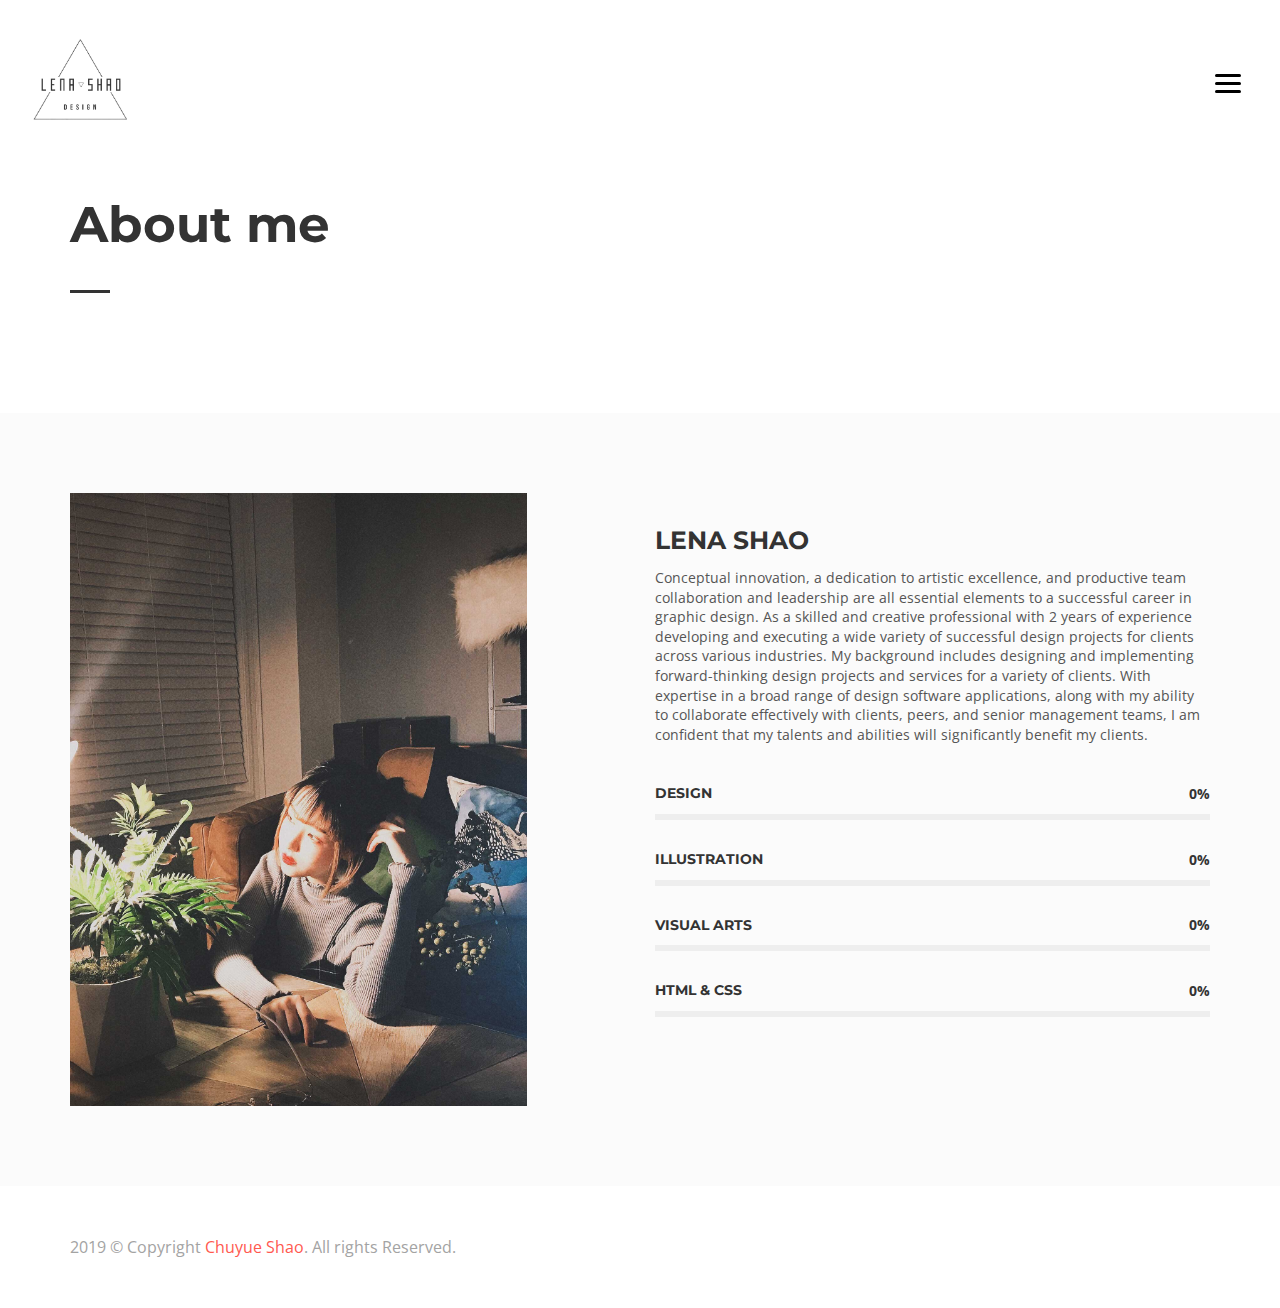
==== commit b44bcd04: "1" ====
--- a/about.html
+++ b/about.html
@@ -142,7 +142,7 @@
 				<div class="container">
 					<div class="row">
 						<div class="col-md-6 col-lg-6 ">
-							<p class="footer__coppy">2019 &copy; Copyright <a href="#">Awe7</a>. All rights Reserved. </p>
+							<p class="footer__coppy">2019 &copy; Copyright <a href="#">Chuyue Shao</a>. All rights Reserved. </p>
 						</div>
 						<div class="col-md-6 col-lg-6 ">
 							<div class="footer__social">
